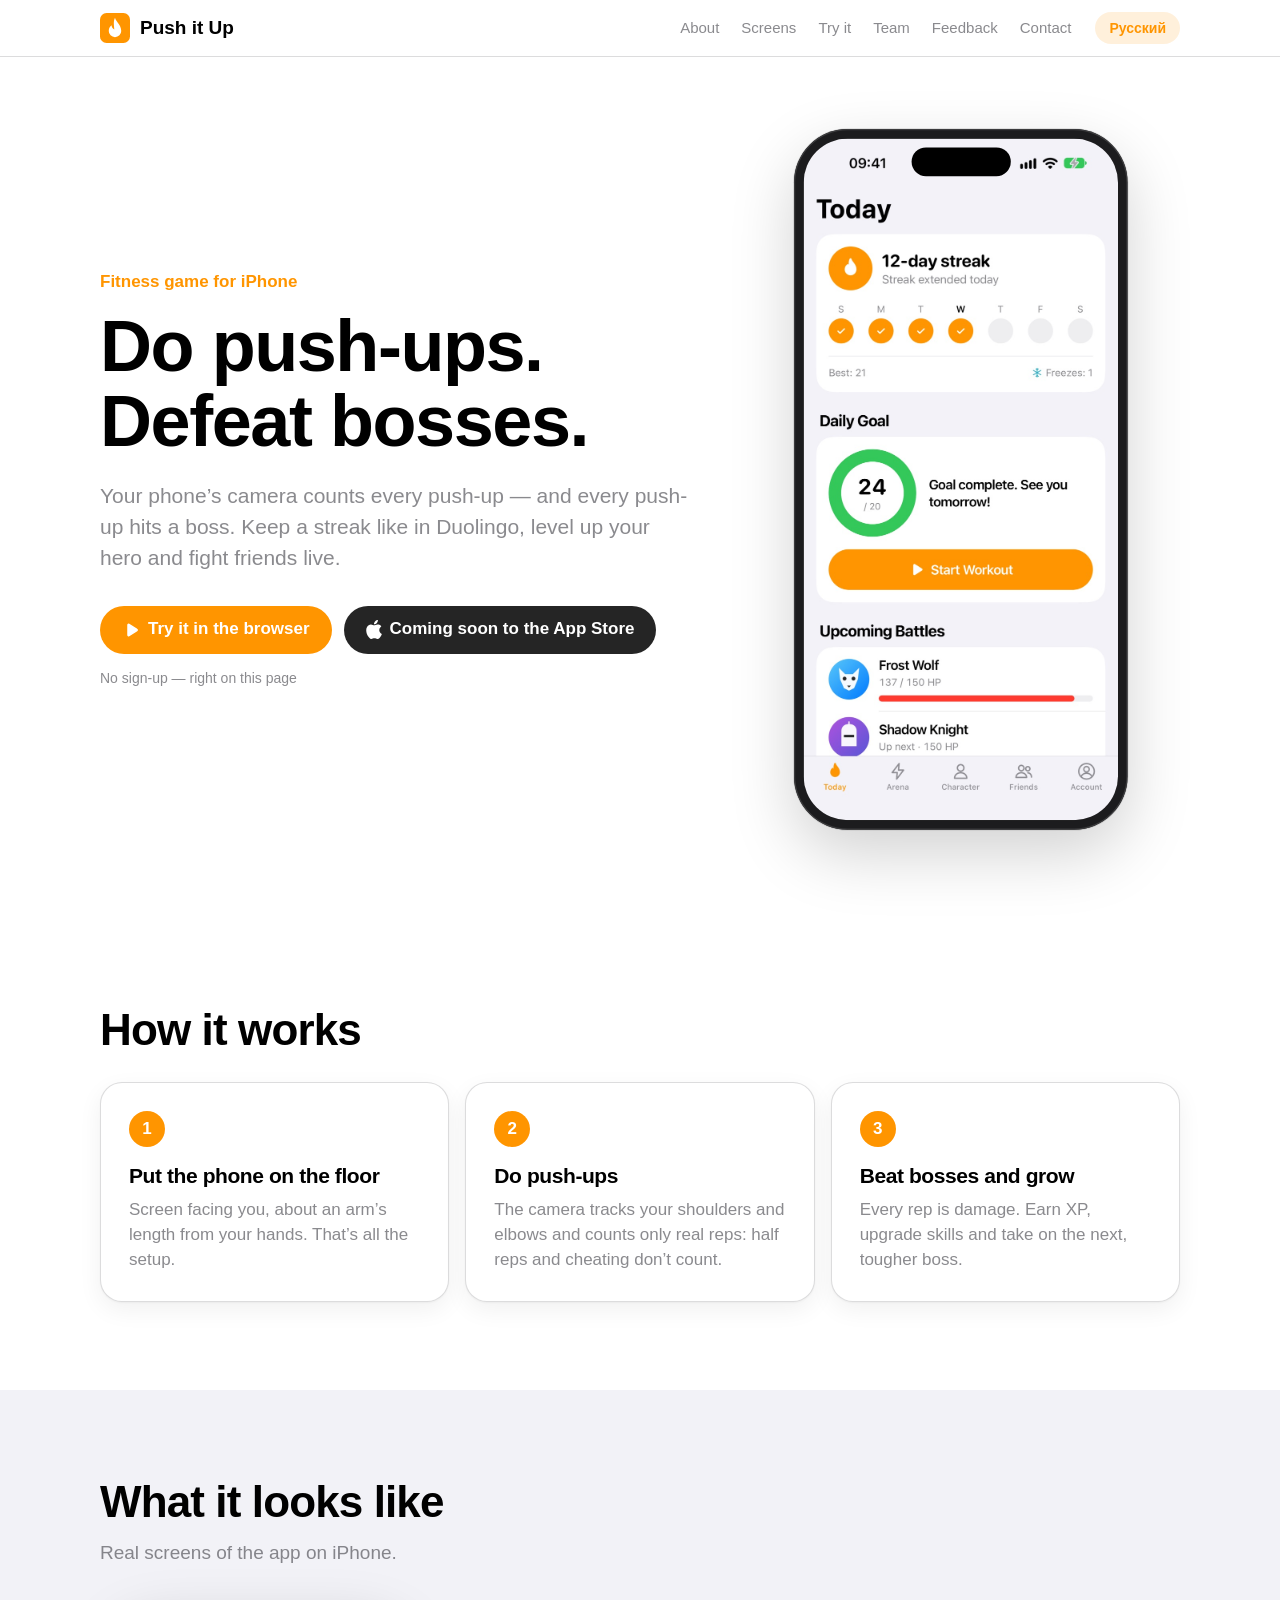
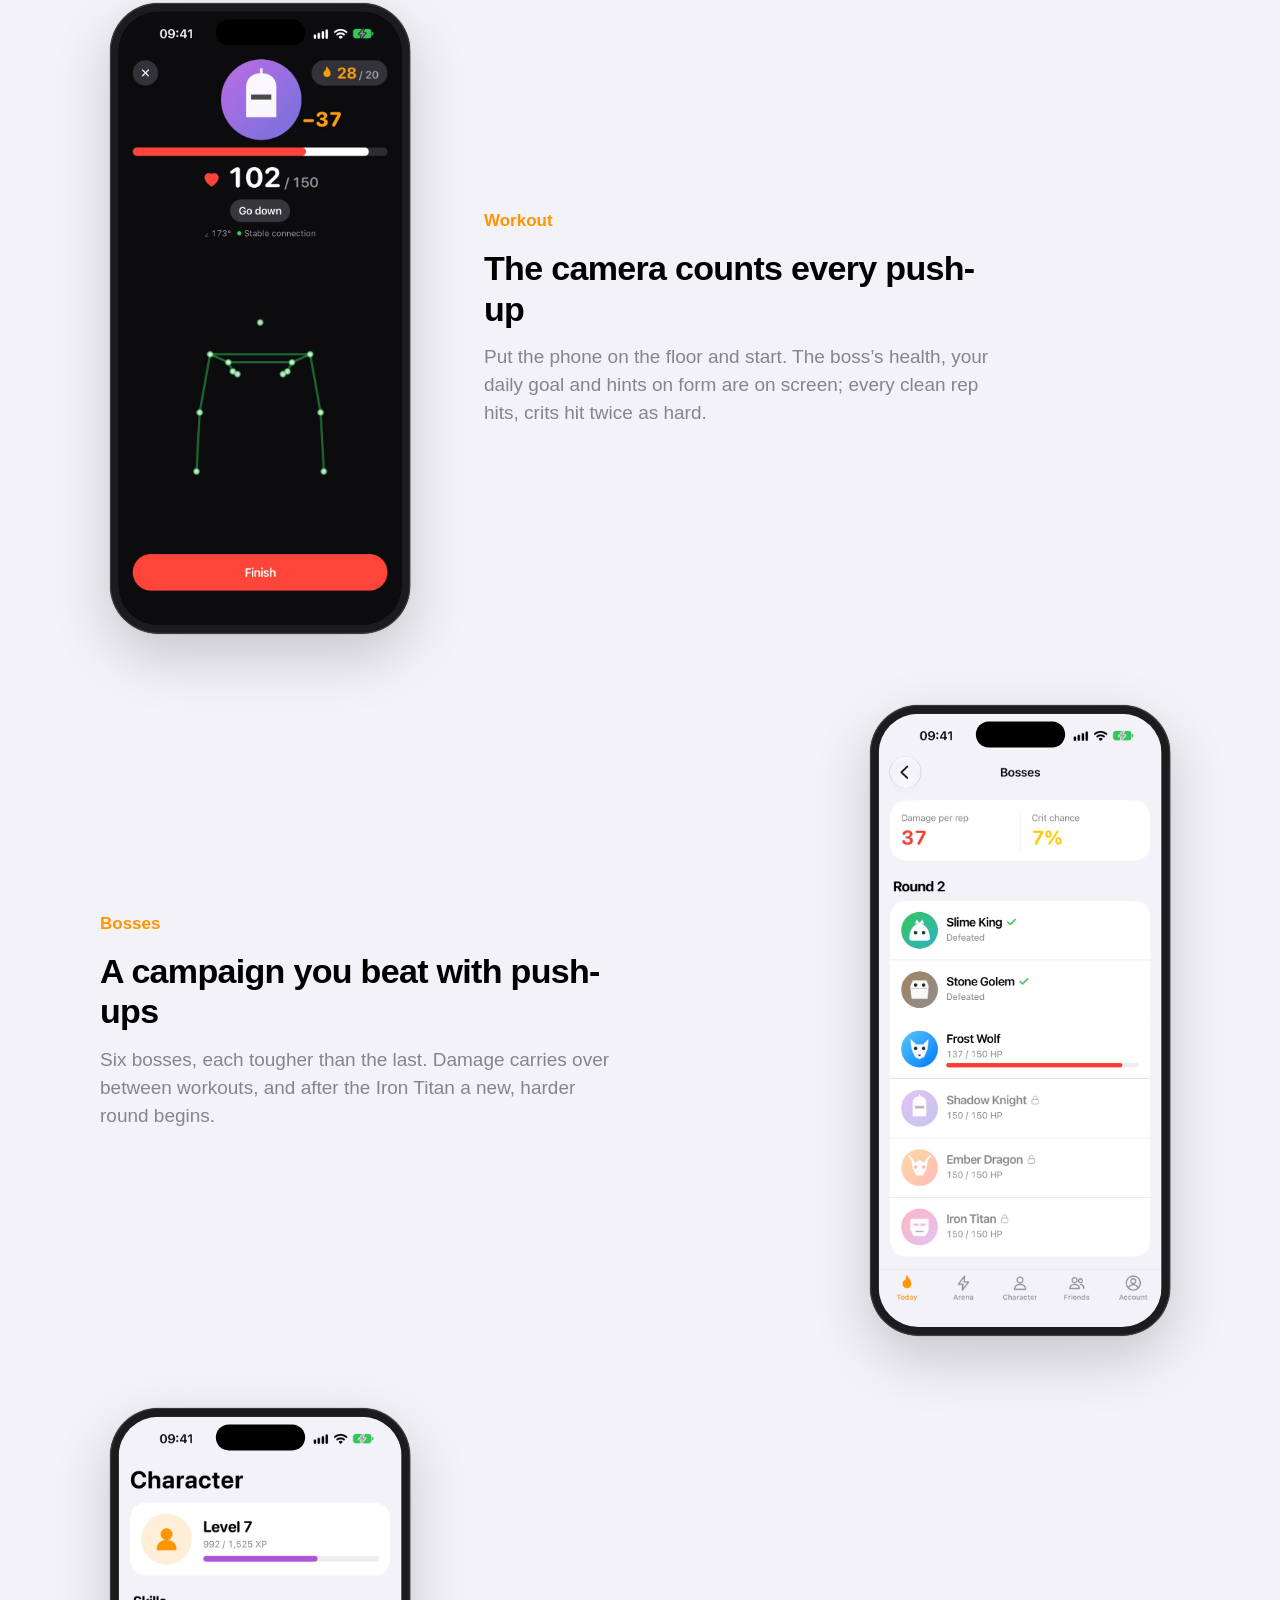
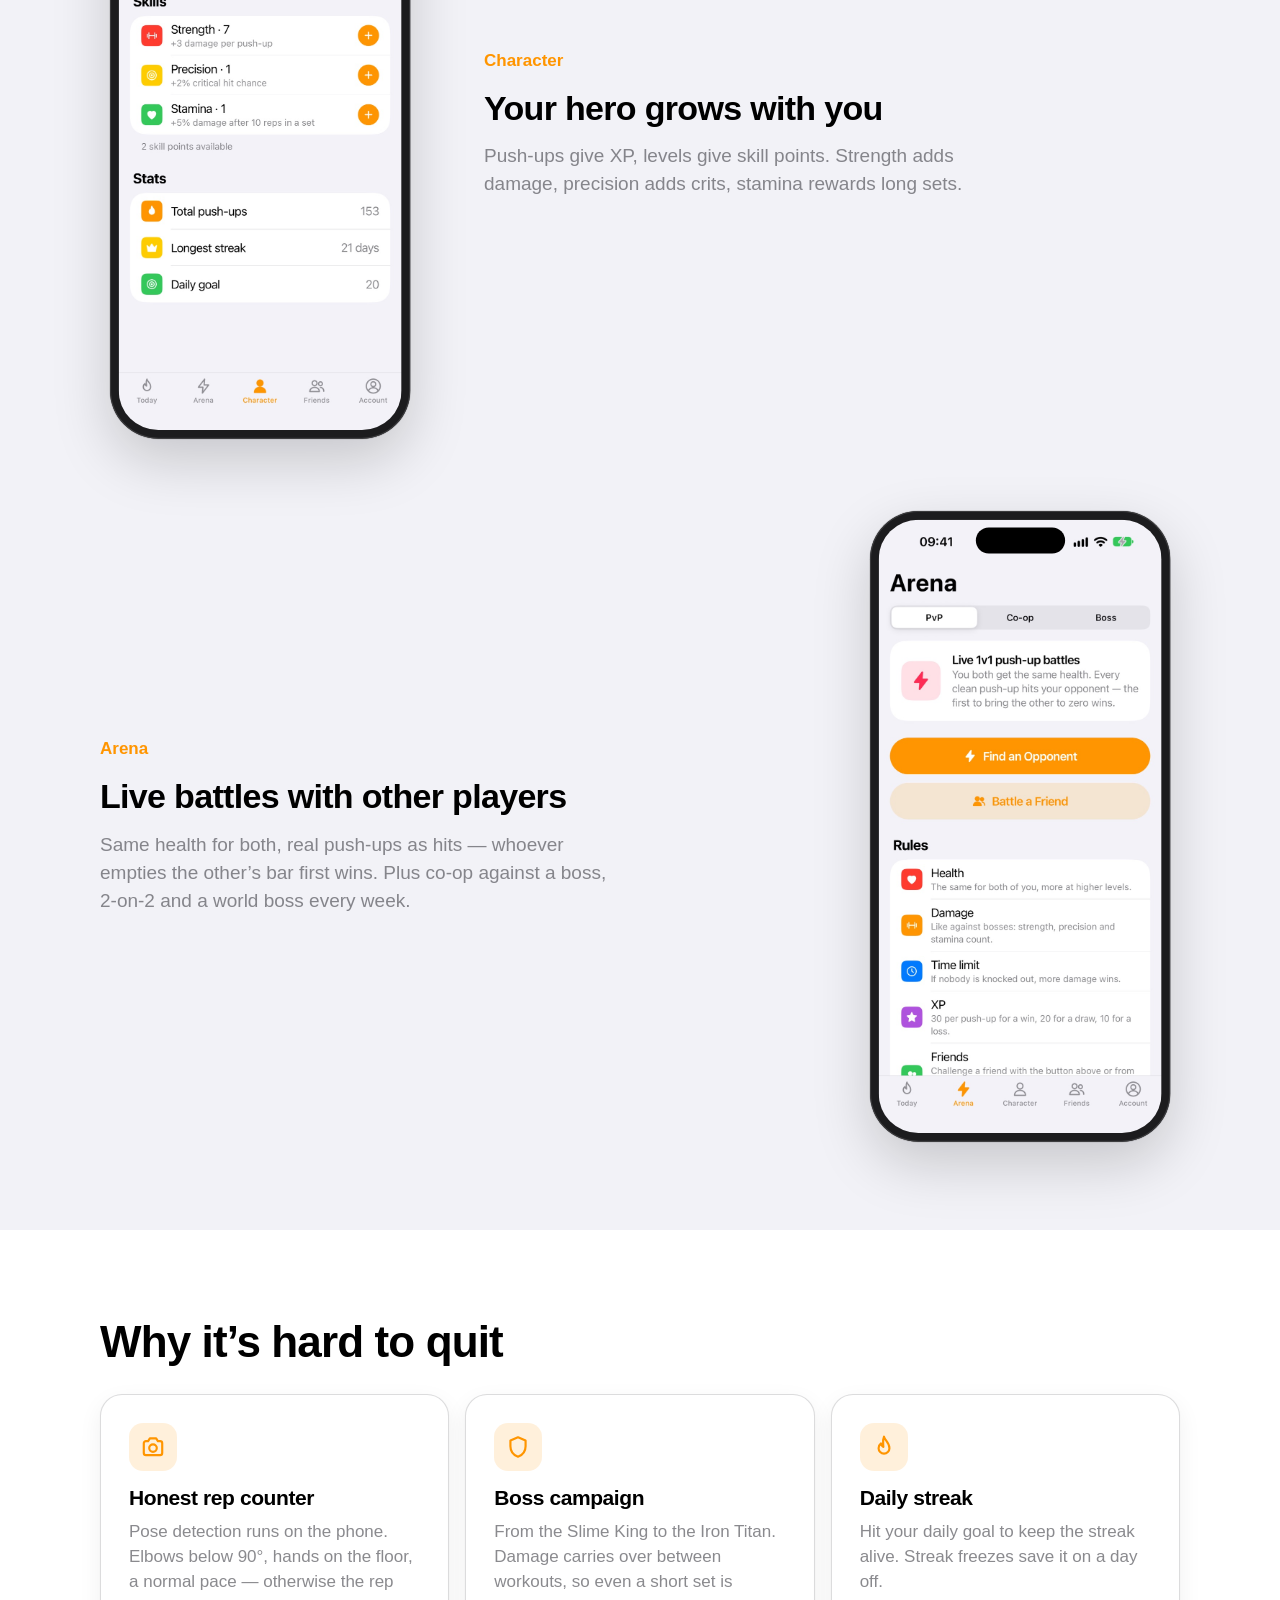
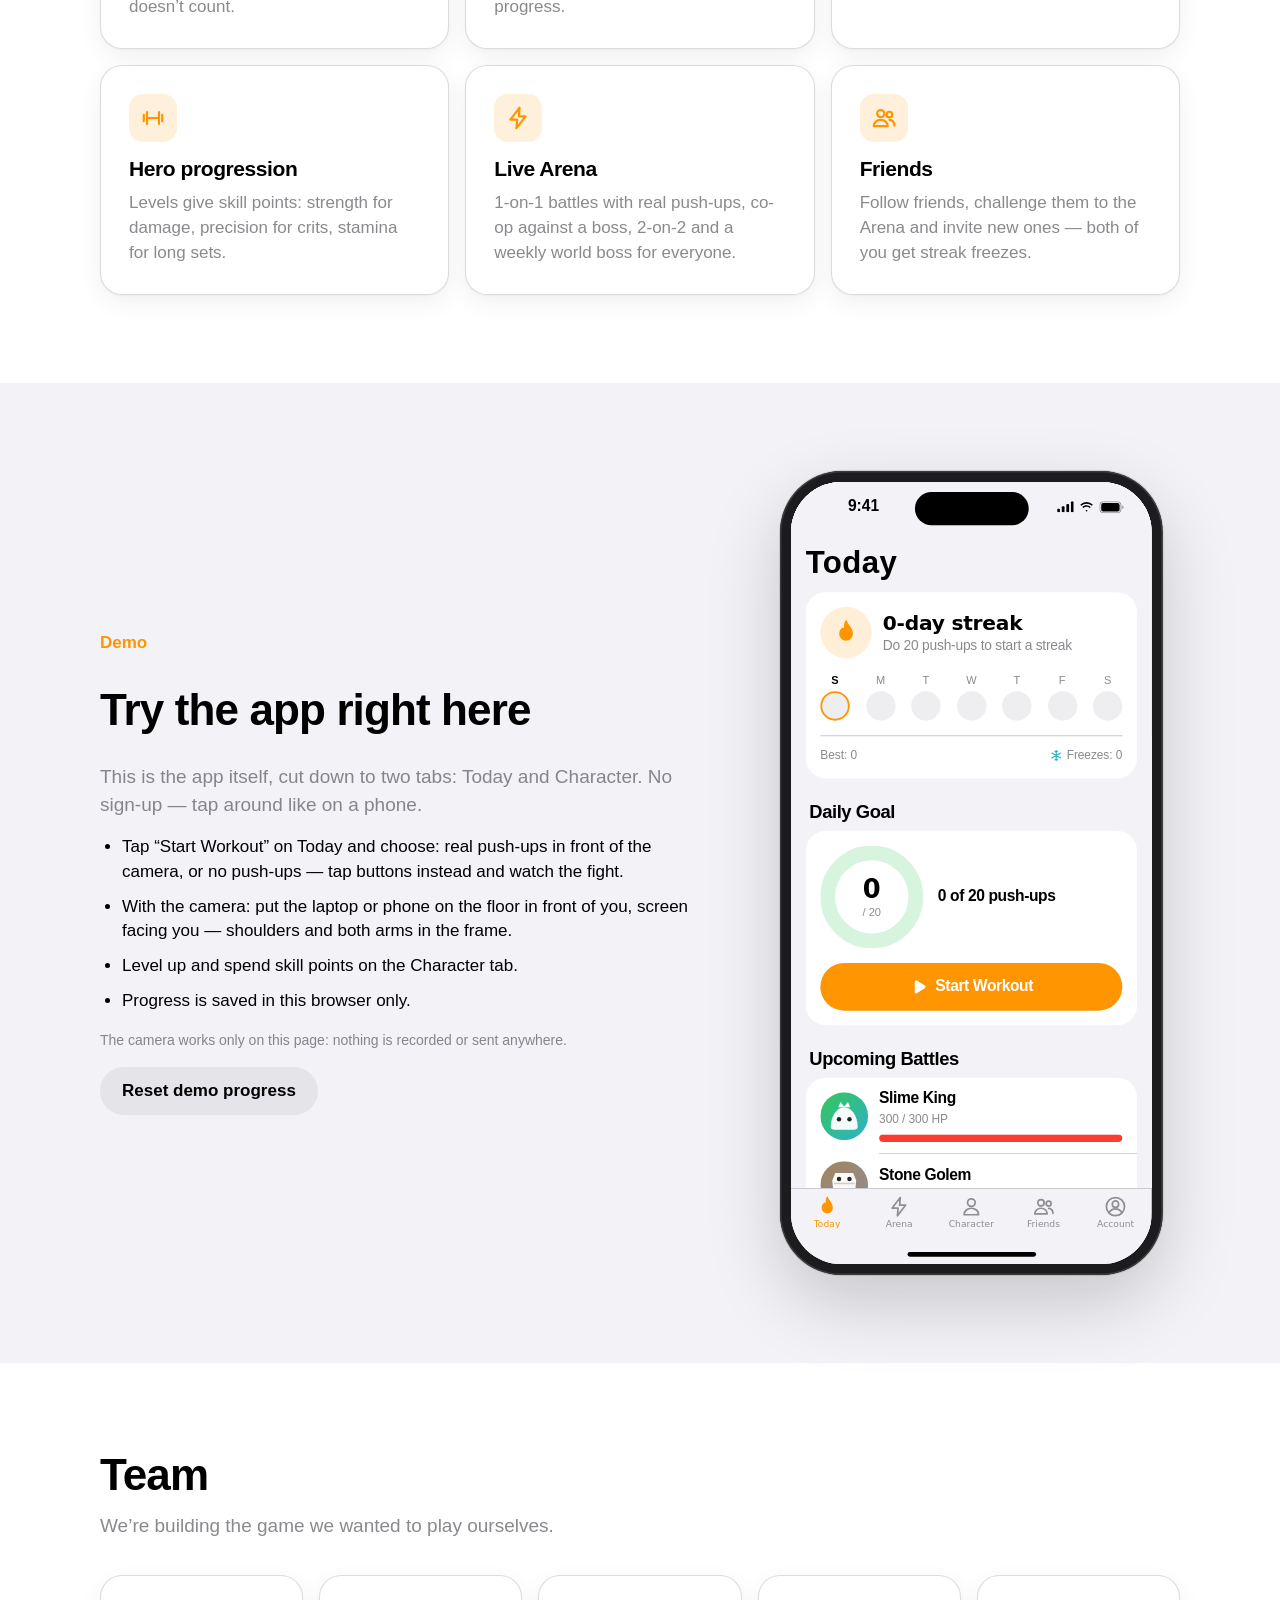
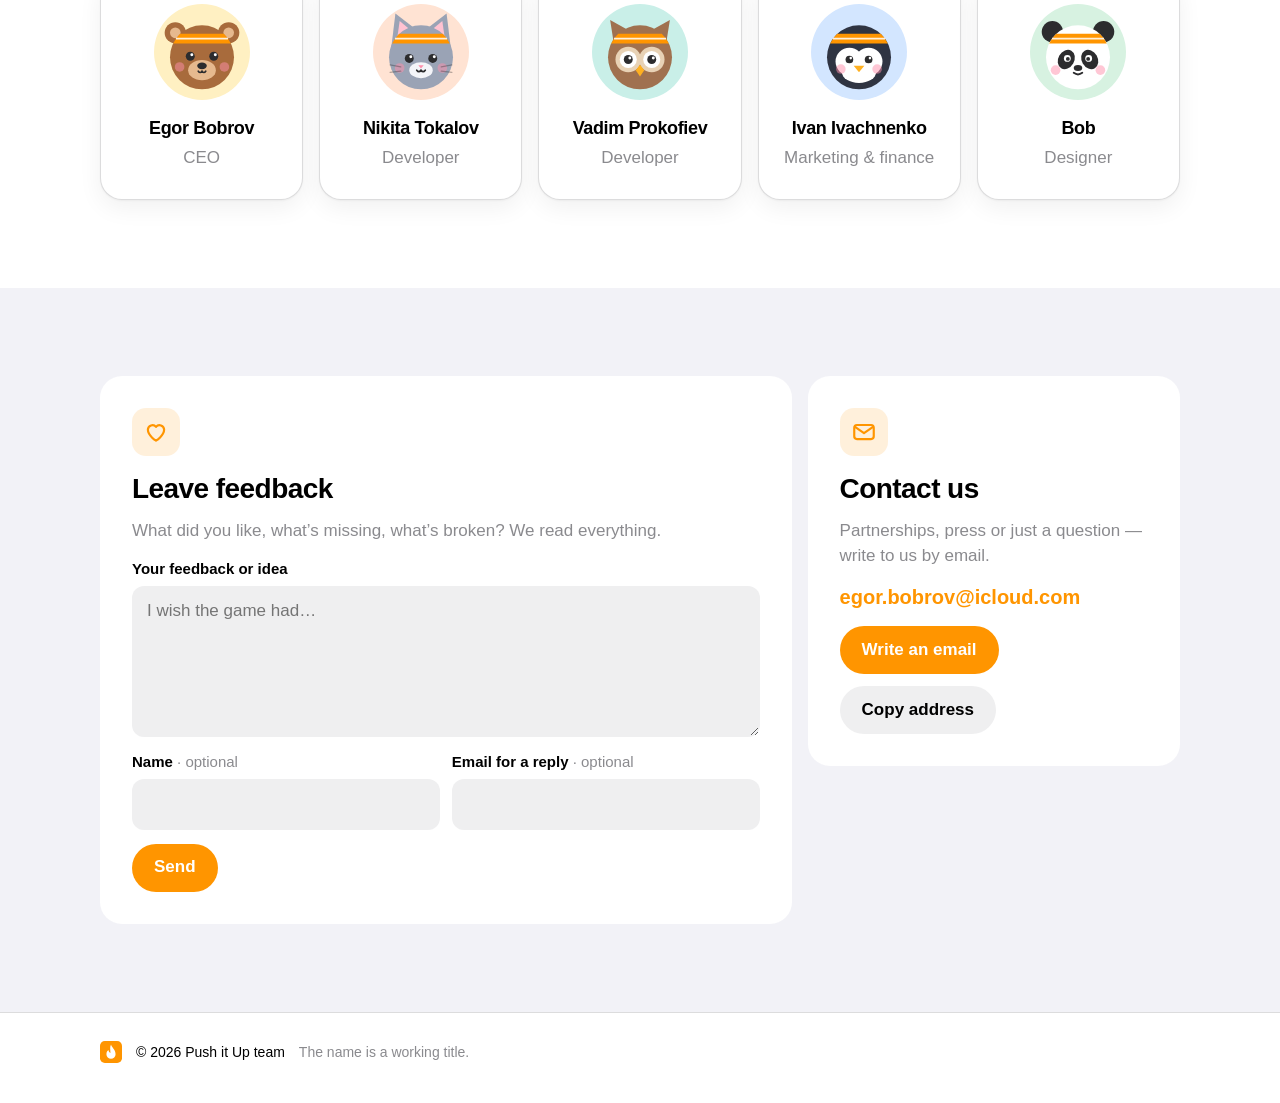
==== index.html @ eca2ebe3 "Publish website (b4c7b7d)" ====
<!doctype html>
<html lang="en">
  <head>
    <meta charset="UTF-8" />
    <meta name="viewport" content="width=device-width, initial-scale=1.0" />
    <meta name="color-scheme" content="light dark" />
    <meta name="theme-color" content="#FF9500" />
    <meta
      name="description"
      content="Push it Up — a fitness game: the camera counts your push-ups and every push-up hits a boss. Try it in the browser, no sign-up."
    />
    <link rel="icon" href="/favicon.svg" type="image/svg+xml" />
    <title>Push it Up</title>
    <script type="module" crossorigin src="/assets/main-ChpMrSAR.js"></script>
    <link rel="modulepreload" crossorigin href="/assets/config-DbX36C7L.js">
    <link rel="stylesheet" crossorigin href="/assets/main-Dj7EWTvR.css">
  </head>
  <body>
    <div id="root"></div>
  </body>
</html>
---- assets/main-Dj7EWTvR.css ----
:root{--bg:#fff;--bg-alt:#f2f2f7;--card:#fff;--label:#000;--secondary:#3c3c4399;--separator:#3c3c432e;--fill:#7878801f;--tint:#ff9500;--tint-soft:#ff950024;--green:#34c759;--red:#ff3b30;--shadow:0 1px 2px #0000000a, 0 8px 24px #0000000f;--radius-l:22px;--radius-m:14px;--lightningcss-light:initial;--lightningcss-dark: ;color-scheme:light dark}@media (prefers-color-scheme:dark){:root{--lightningcss-light: ;--lightningcss-dark:initial;--bg:#000;--bg-alt:#0d0d0f;--card:#1c1c1e;--label:#fff;--secondary:#ebebf599;--separator:#54545899;--fill:#7878803d;--tint:#ff9f0a;--tint-soft:#ff9f0a2e;--green:#30d158;--red:#ff453a;--shadow:none}}*{box-sizing:border-box}html{scroll-behavior:smooth;scroll-padding-top:72px}body{background:var(--bg);color:var(--label);-webkit-font-smoothing:antialiased;margin:0;font-family:-apple-system,BlinkMacSystemFont,SF Pro Text,Segoe UI,Roboto,Helvetica Neue,Arial,sans-serif;font-size:17px;line-height:1.47}h1,h2,h3{letter-spacing:-.02em;margin:0;font-family:-apple-system,BlinkMacSystemFont,SF Pro Display,Segoe UI,Roboto,sans-serif}h1{white-space:pre-line;font-size:clamp(40px,7vw,72px);line-height:1.04}h2{margin-bottom:12px;font-size:clamp(30px,4.5vw,44px);line-height:1.1}h3{font-size:21px;line-height:1.2}p{margin:0}a{color:var(--tint);text-decoration:none}.container{max-width:1120px;margin:0 auto;padding:0 20px}.muted{color:var(--secondary)}.small{font-size:14px}.header{z-index:10;background:color-mix(in srgb, var(--bg) 78%, transparent);-webkit-backdrop-filter:saturate(180%)blur(20px);border-bottom:.5px solid var(--separator);position:sticky;top:0}.header-row{align-items:center;gap:24px;height:56px;display:flex}.brand{color:var(--label);align-items:center;gap:10px;font-size:19px;font-weight:700;display:flex}.nav{gap:22px;margin-left:auto;font-size:15px;display:flex}.nav a{color:var(--secondary)}.nav a:hover{color:var(--label)}.lang{font:inherit;color:var(--tint);background:var(--tint-soft);cursor:pointer;border:0;border-radius:999px;padding:6px 14px;font-size:14px;font-weight:600}@media (width<=760px){.nav{display:none}.lang{margin-left:auto}}.button{min-height:48px;font:inherit;cursor:pointer;border:0;border-radius:999px;justify-content:center;align-items:center;gap:8px;padding:0 22px;font-weight:600;transition:transform .12s,opacity .12s;display:inline-flex}.button:active{transform:scale(.97)}.button:disabled{opacity:.55;cursor:default}.button.primary{background:var(--tint);color:#fff}.button.secondary{background:var(--fill);color:var(--label)}.button.store{background:var(--label);color:var(--bg);opacity:.85;cursor:default}.button.large{min-height:56px;padding:0 28px;font-size:18px}.row{flex-wrap:wrap;gap:12px;display:flex}.row.center{justify-content:center}.hero{padding:72px 0 88px;overflow:hidden}.hero-grid{grid-template-columns:1.15fr .85fr;align-items:center;gap:48px;display:grid}.eyebrow{color:var(--tint);margin-bottom:14px;font-weight:600}.lead{color:var(--secondary);max-width:34em;margin:22px 0 32px;font-size:21px}.hero-actions{flex-wrap:wrap;gap:12px;display:flex}.hint{color:var(--secondary);margin-top:14px;font-size:14px}.hero-phone{justify-self:center;width:min(334px,100%)}@media (width<=860px){.hero{padding:40px 0 64px}.hero-grid{grid-template-columns:1fr}}.showcase{flex-direction:column;gap:72px;margin-top:16px;display:flex}.showcase-row{grid-template-columns:320px 1fr;align-items:center;gap:64px;display:grid}.showcase-row.reverse{grid-template-columns:1fr 320px}.showcase-row.reverse .showcase-shot{order:2}.showcase-text{max-width:30em}.showcase-text h3{margin-bottom:14px;font-size:clamp(26px,3.4vw,34px)}.showcase-text p:not(.eyebrow){color:var(--secondary);font-size:19px}@media (width<=760px){.showcase-row,.showcase-row.reverse{grid-template-columns:1fr;gap:24px}.showcase-row.reverse .showcase-shot{order:0}.showcase-shot{justify-self:center;width:min(300px,100%)}}.section{padding:88px 0}.section.alt{background:var(--bg-alt)}.section-lead{color:var(--secondary);max-width:40em;margin-bottom:36px;font-size:19px}.card{background:var(--card);border-radius:var(--radius-l);box-shadow:var(--shadow)}.section.alt .card{box-shadow:none}.section:not(.alt) .card{border:.5px solid var(--separator)}.card p{color:var(--secondary)}.steps{grid-template-columns:repeat(3,1fr);gap:16px;margin:28px 0 0;padding:0;list-style:none;display:grid}.step{flex-direction:column;gap:10px;padding:28px;display:flex}.step-number{background:var(--tint);color:#fff;border-radius:50%;place-items:center;width:36px;height:36px;margin-bottom:6px;font-weight:700;display:grid}.features{grid-template-columns:repeat(3,1fr);gap:16px;margin-top:28px;display:grid}.feature{flex-direction:column;gap:10px;padding:28px;display:flex}.feature-icon{border-radius:var(--radius-m);background:var(--tint-soft);width:48px;height:48px;color:var(--tint);place-items:center;margin-bottom:4px;display:grid}.feature-icon.green{background:color-mix(in srgb, var(--green) 16%, transparent);color:var(--green)}@media (width<=860px){.section{padding:64px 0}.steps,.features{grid-template-columns:1fr}}@media (width>=600px) and (width<=860px){.features{grid-template-columns:repeat(2,1fr)}}.demo-grid{grid-template-columns:1fr auto;align-items:center;gap:56px;display:grid}.demo-text{flex-direction:column;align-items:flex-start;gap:16px;display:flex}.demo-text .section-lead{margin-bottom:0}.demo-tips{flex-direction:column;gap:10px;margin:0;padding-left:22px;display:flex}.demo-grid .phone-wrap{width:min(417px,100vw - 40px)}@media (width<=860px){.demo-grid{grid-template-columns:1fr;gap:32px}.demo-grid .phone-wrap{justify-self:center}}.phone-wrap{justify-content:center;width:100%;display:flex}.phone-sizer{flex-shrink:0;position:relative}.device{transform-origin:0 0;background:#1c1c1e;border-radius:67px;position:absolute;top:0;left:0;box-shadow:inset 0 0 0 1.5px #3a3a3c,0 30px 80px #0000002e,0 0 0 1px #0000001f}.device-screen{isolation:isolate;background:#000;border-radius:55px;position:relative;overflow:hidden}.island{z-index:3;pointer-events:none;background:#000;border-radius:18px;width:124px;height:36px;margin-left:-62px;position:absolute;top:11px;left:50%}.status-bar{z-index:2;pointer-events:none;justify-content:space-between;align-items:center;height:54px;padding:0 30px 0 52px;font-family:-apple-system,BlinkMacSystemFont,SF Pro Text,sans-serif;font-size:17px;font-weight:600;display:flex;position:absolute;top:0;left:0;right:0}.status-bar.dark{color:#000}.status-bar.light{color:#fff}.status-time{text-align:center;width:54px}.status-icons{align-items:center;gap:6px;display:flex}.home-indicator{z-index:2;pointer-events:none;background:#000;border-radius:3px;width:140px;height:5px;margin-left:-70px;position:absolute;bottom:8px;left:50%}.home-indicator.light{background:#fff}.home-indicator.none{display:none}.screenshot{object-fit:cover;width:100%;height:100%;display:block}.team{grid-template-columns:repeat(5,1fr);gap:16px;margin:0;padding:0;list-style:none;display:grid}.member{text-align:center;flex-direction:column;align-items:center;gap:6px;padding:28px 16px;display:flex}.member h3{margin-top:12px;font-size:18px}@media (width<=960px){.team{grid-template-columns:repeat(3,1fr)}}@media (width<=600px){.team{grid-template-columns:repeat(2,1fr)}}.contact-grid{grid-template-columns:1.3fr .7fr;align-items:start;gap:16px;display:grid}.panel{flex-direction:column;gap:14px;padding:32px;display:flex}.panel h2{margin:0;font-size:28px}.panel .button{align-self:flex-start}.panel.sent{align-items:flex-start}.field{flex-direction:column;flex:1;gap:6px;font-size:15px;font-weight:600;display:flex}.field em{color:var(--secondary);font-style:normal;font-weight:400}.field-row{gap:12px;display:flex}.field input,.field textarea{font:inherit;color:var(--label);background:var(--fill);resize:vertical;border:1px solid #0000;border-radius:12px;width:100%;padding:12px 14px;font-size:17px;font-weight:400}.field input:focus,.field textarea:focus{border-color:var(--tint);outline:none}.trap{width:1px;height:1px;position:absolute;left:-10000px}.form-error{color:var(--red);font-size:15px}.card .form-error{color:var(--red)}.email{word-break:break-all;font-size:20px;font-weight:600}@media (width<=860px){.contact-grid{grid-template-columns:1fr}}@media (width<=600px){.field-row{flex-direction:column}.panel{padding:24px 20px}}.footer{border-top:.5px solid var(--separator);padding:28px 0 40px;font-size:14px}.footer-row{flex-wrap:wrap;align-items:center;gap:10px 14px;display:flex}.device-screen *{scrollbar-width:none}.device-screen ::-webkit-scrollbar{display:none}
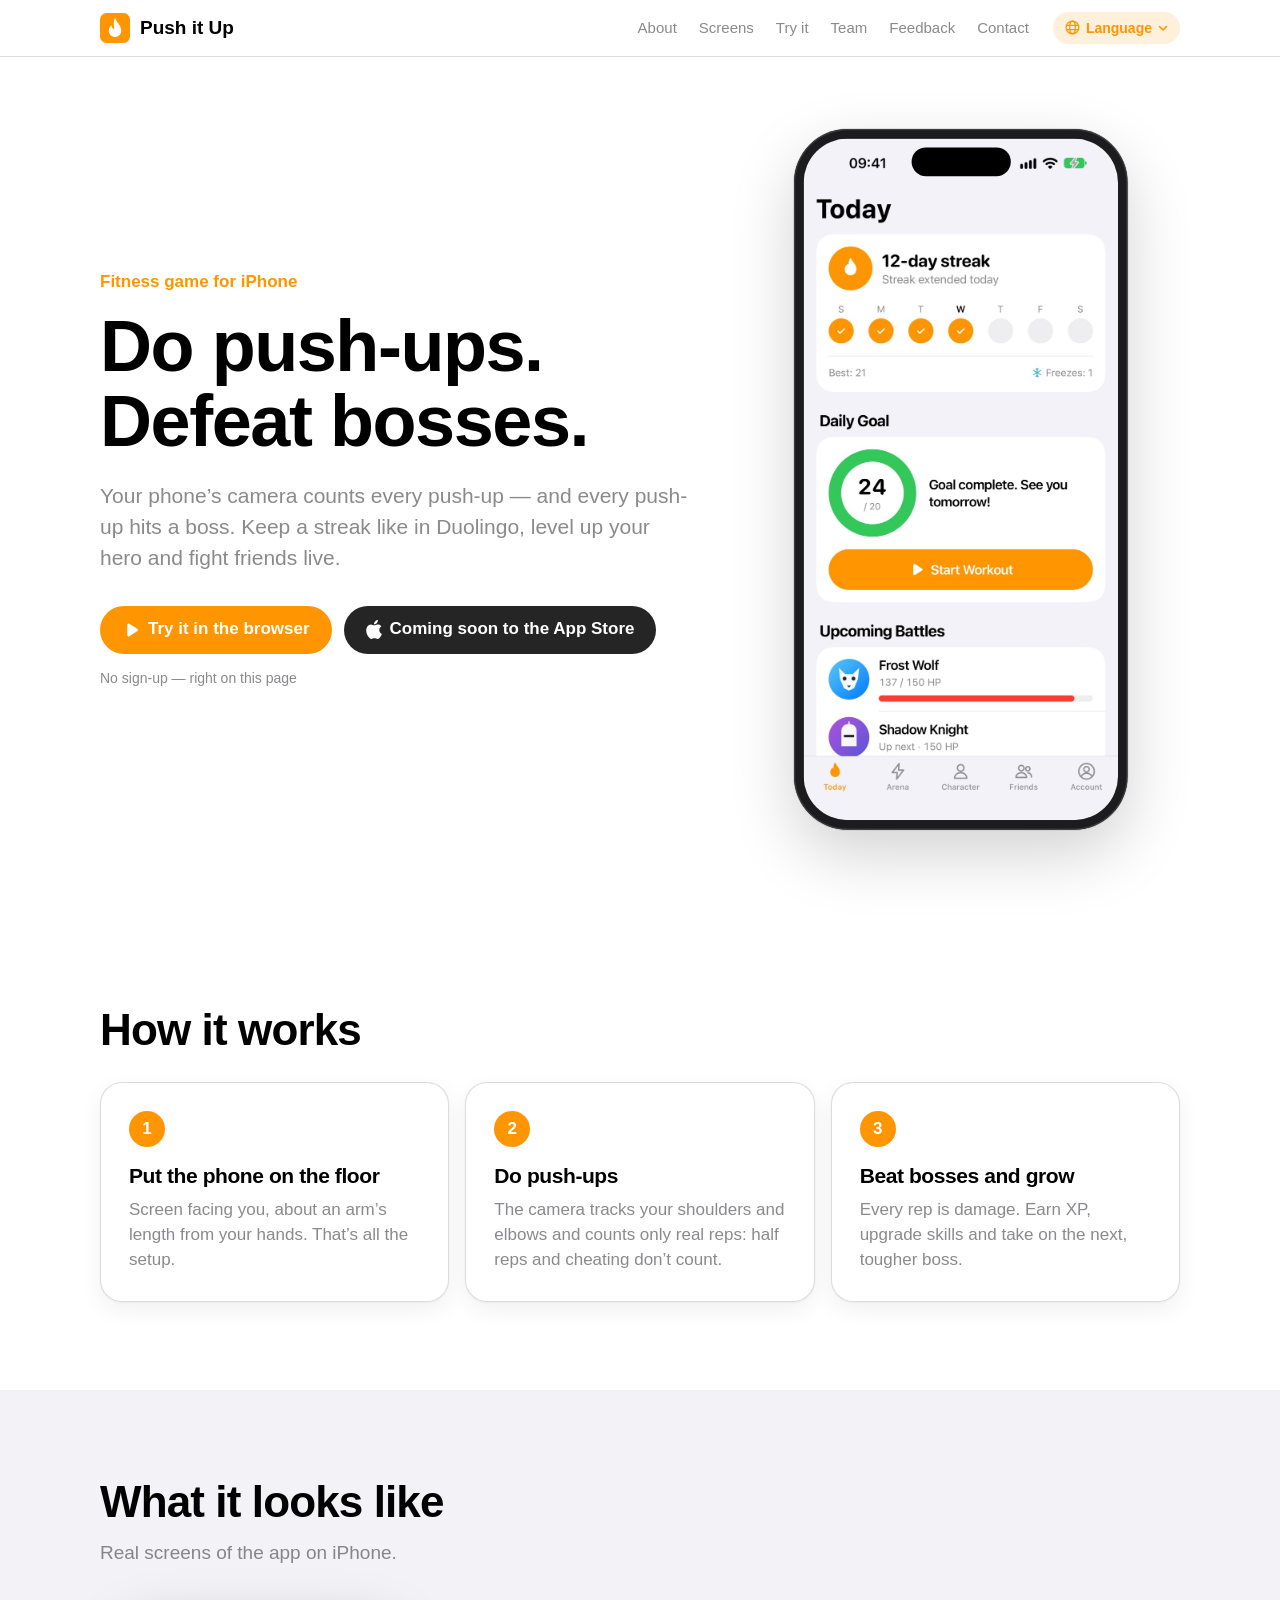
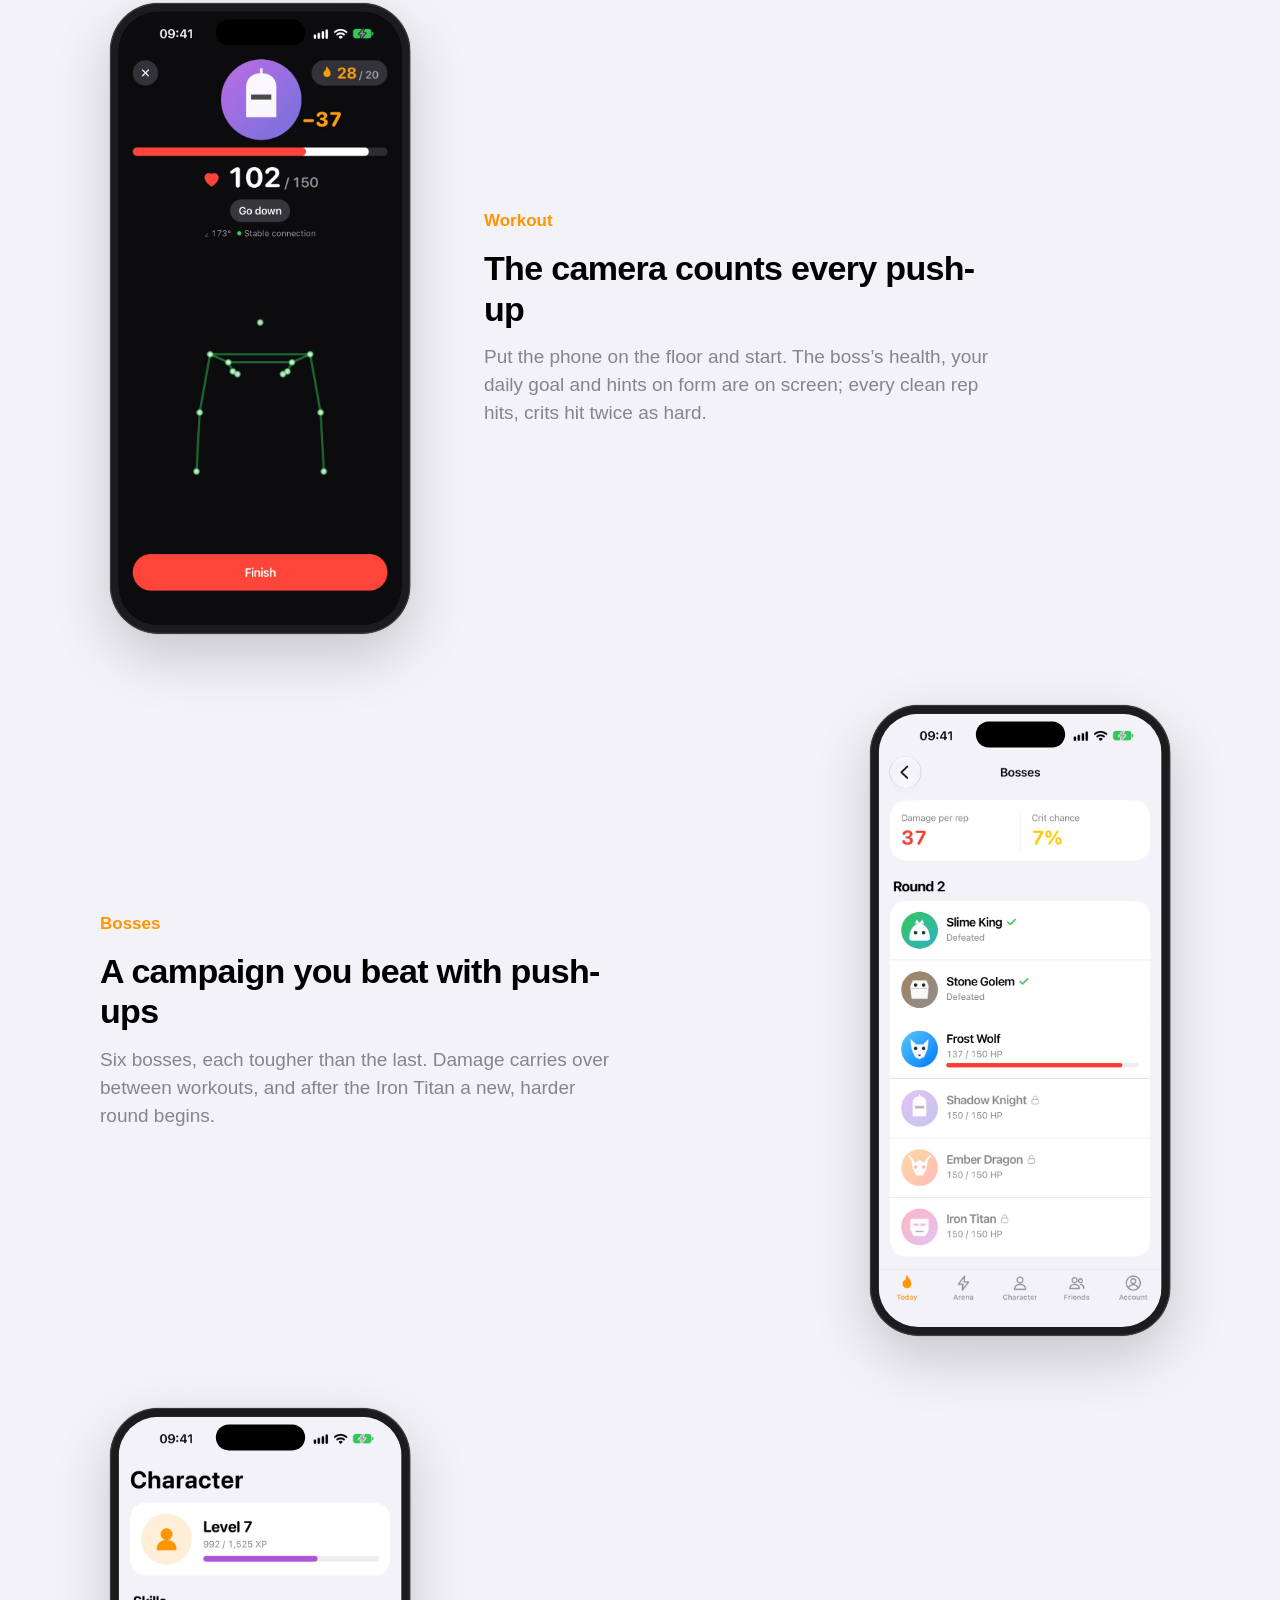
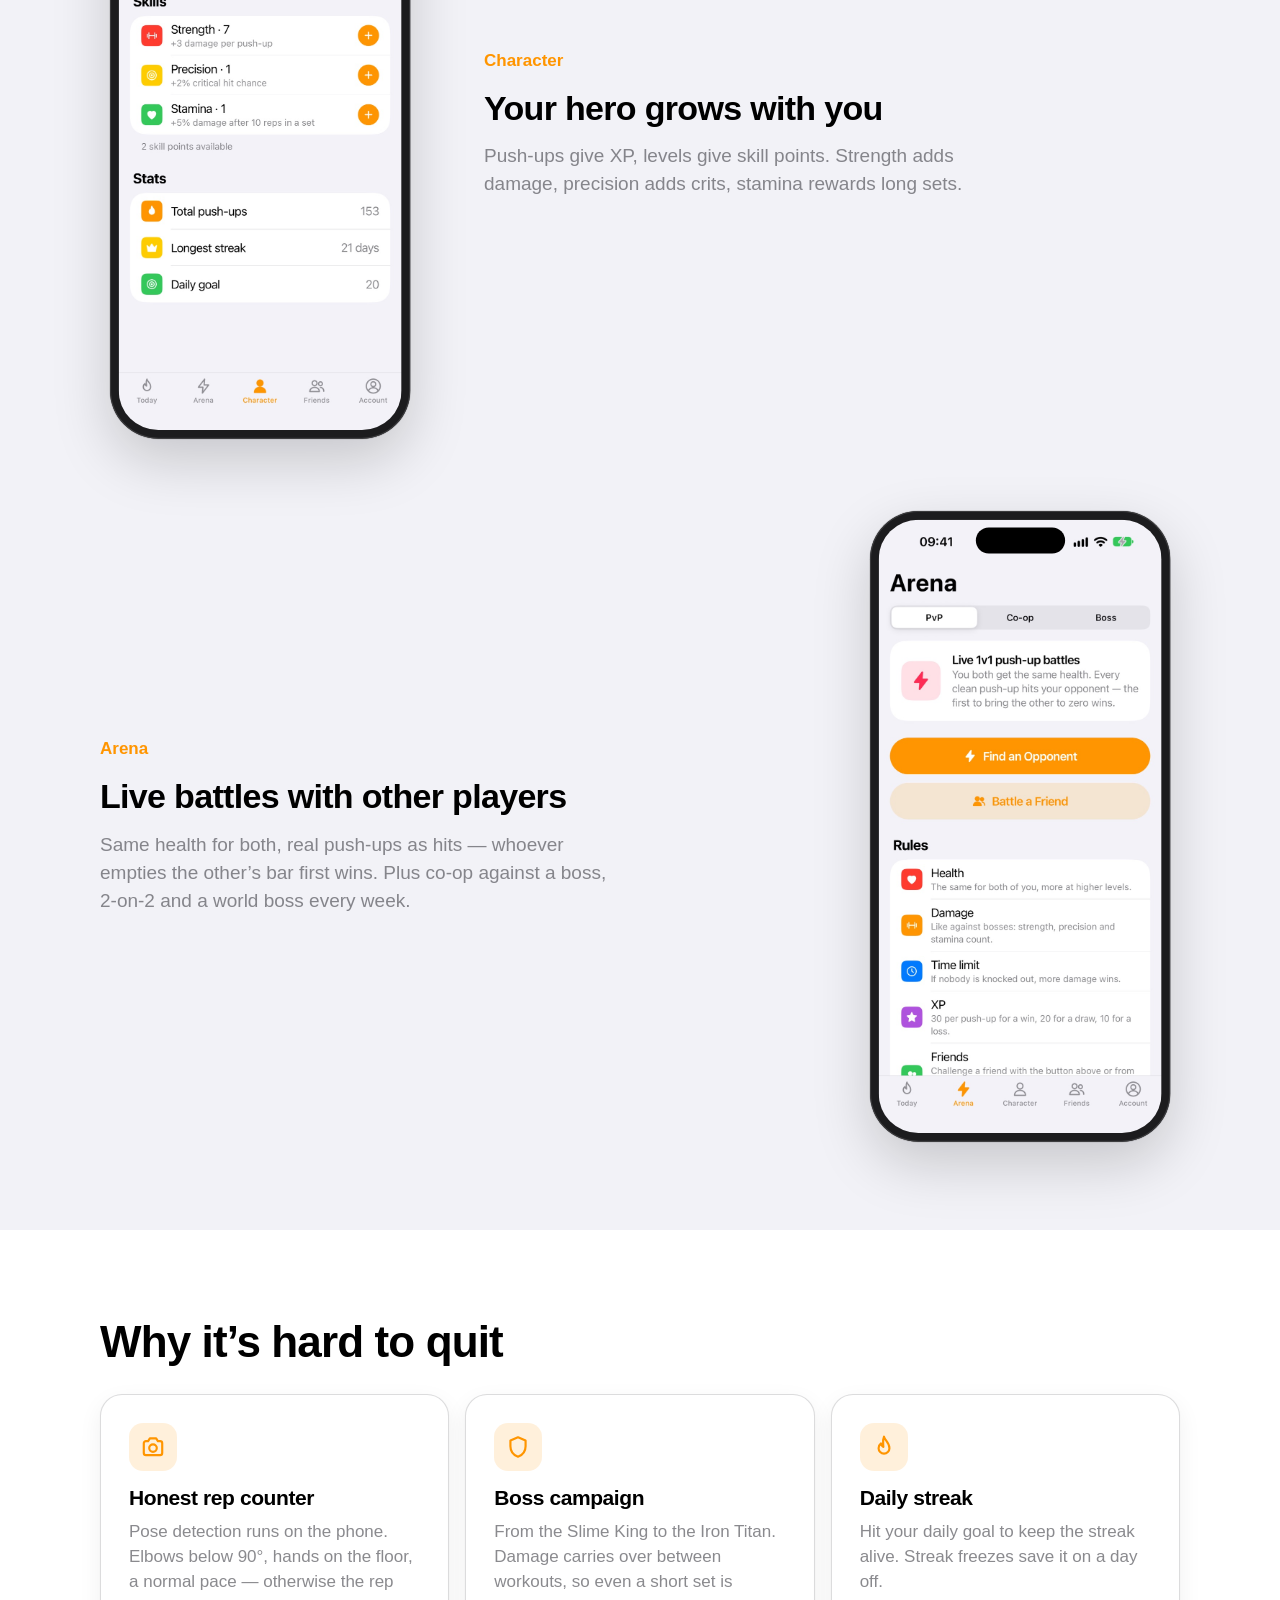
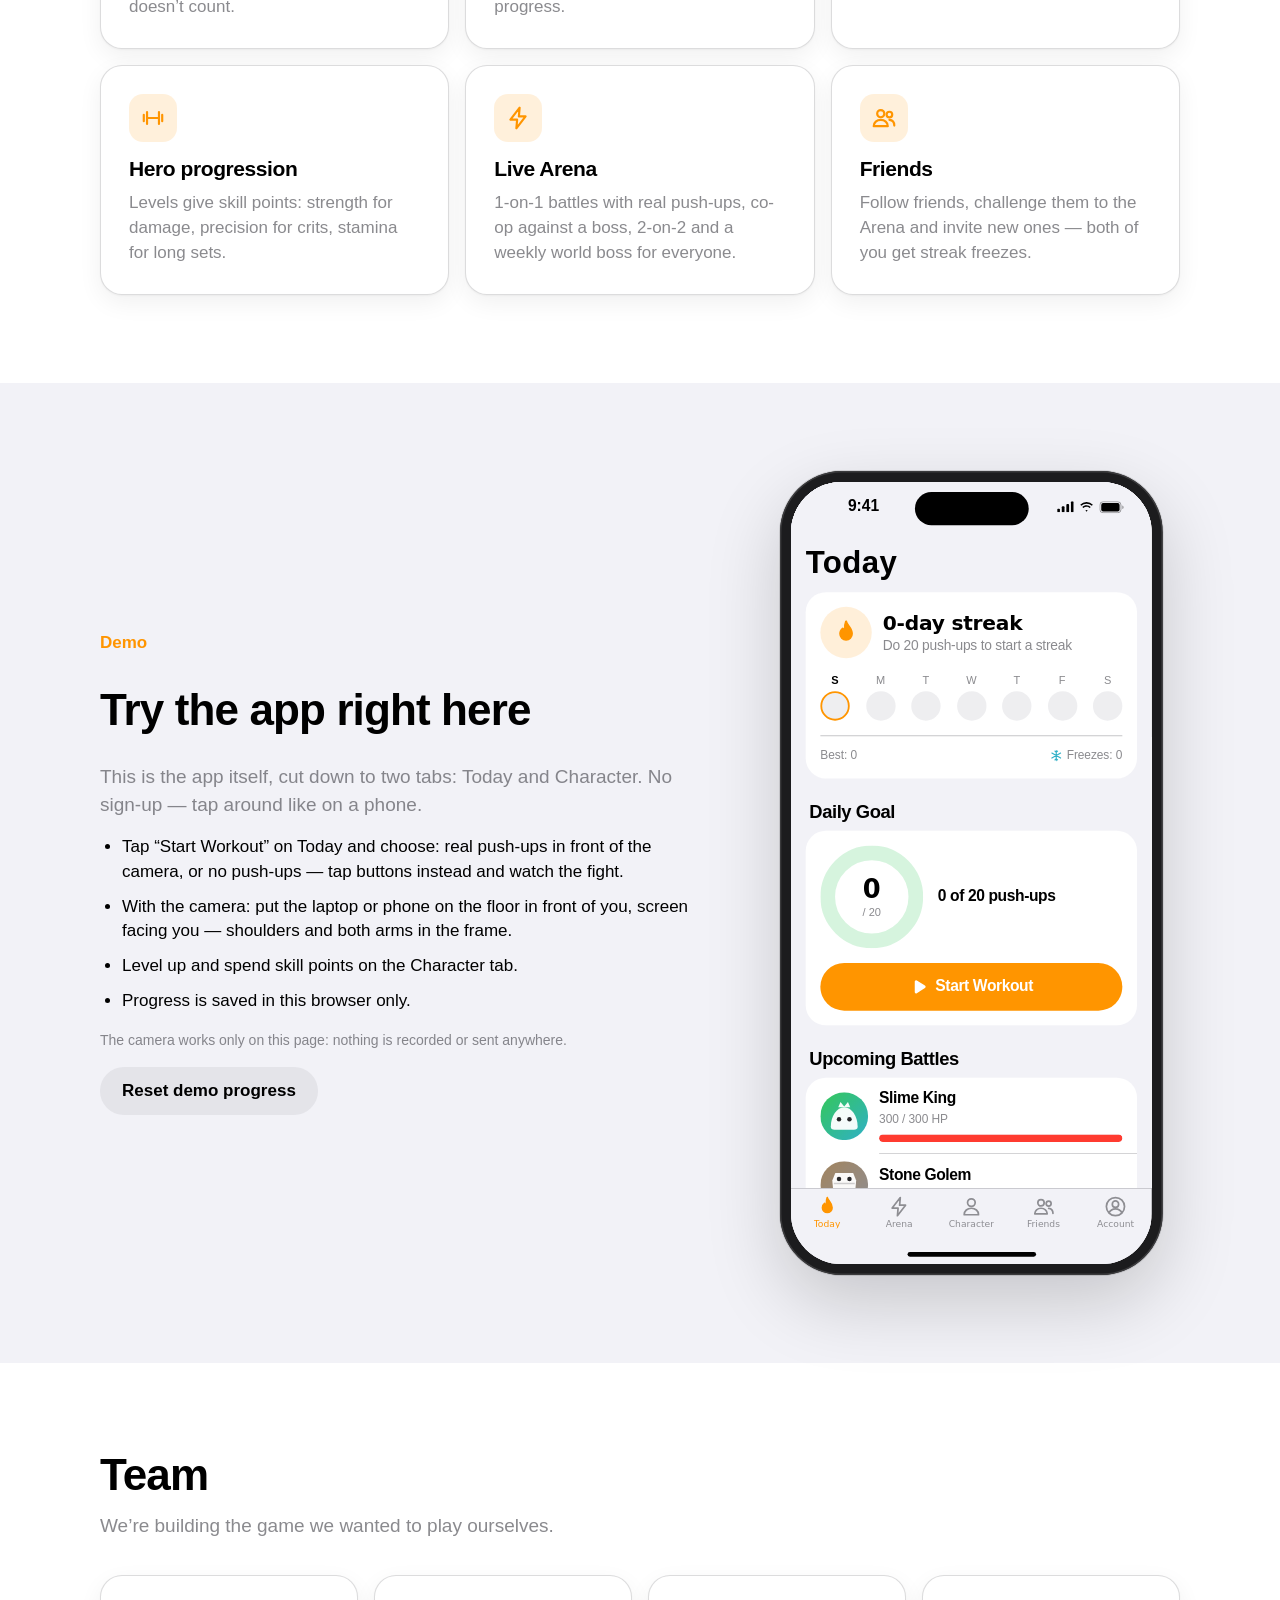
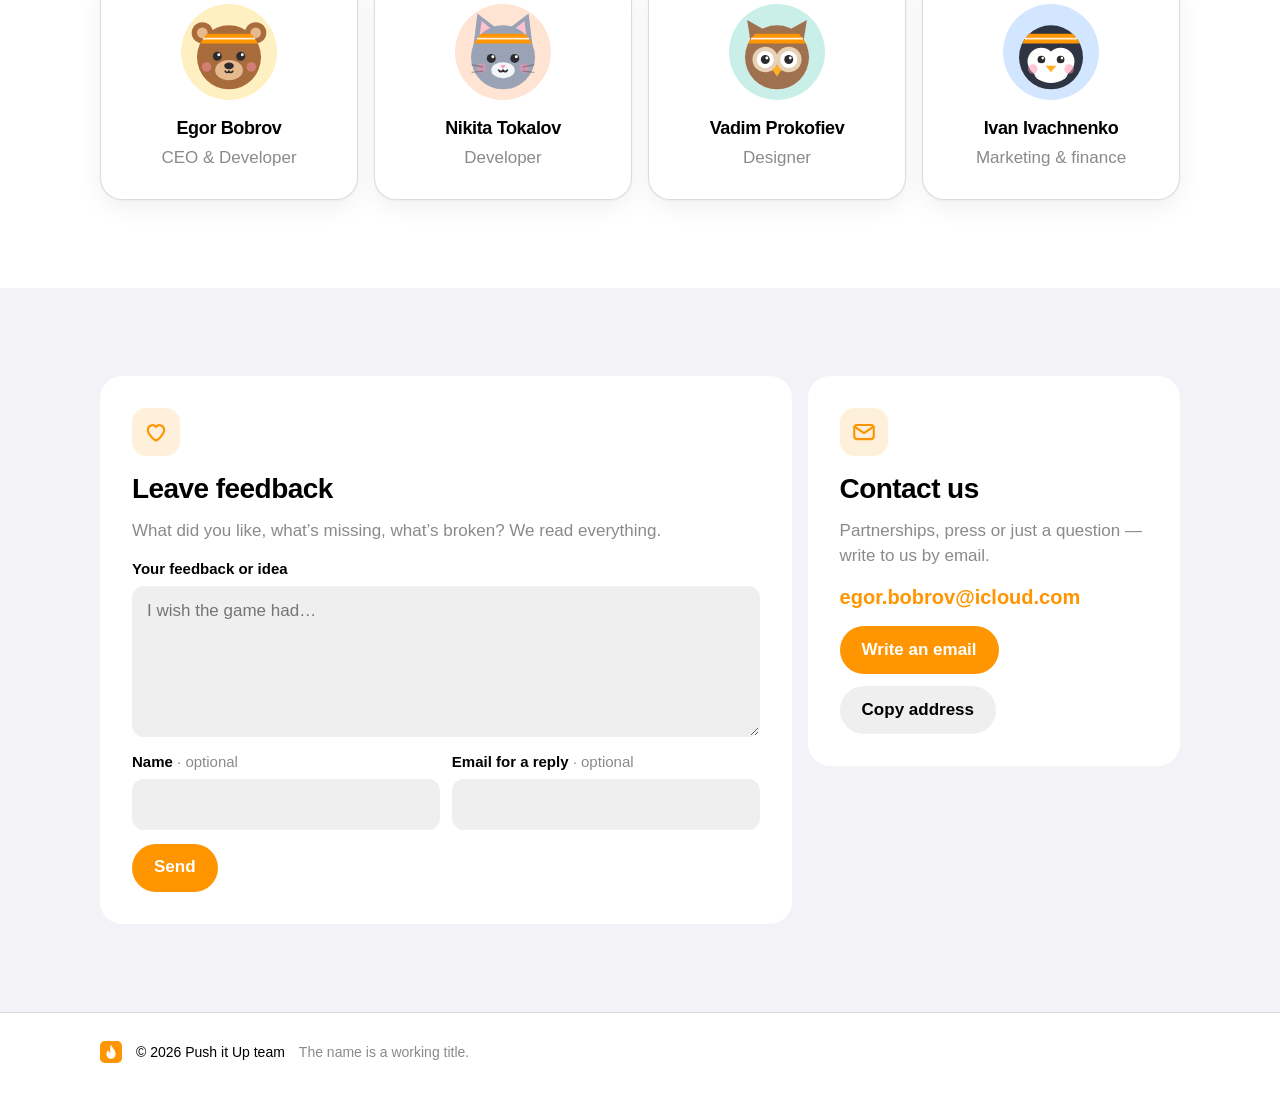
==== commit 9a309f77: "Publish website (a51c6b2)" ====
--- a/index.html
+++ b/index.html
@@ -11,9 +11,9 @@
     />
     <link rel="icon" href="/favicon.svg" type="image/svg+xml" />
     <title>Push it Up</title>
-    <script type="module" crossorigin src="/assets/main-ChpMrSAR.js"></script>
+    <script type="module" crossorigin src="/assets/main-DhhAaIP9.js"></script>
     <link rel="modulepreload" crossorigin href="/assets/config-DbX36C7L.js">
-    <link rel="stylesheet" crossorigin href="/assets/main-Dj7EWTvR.css">
+    <link rel="stylesheet" crossorigin href="/assets/main-BVFZEqid.css">
   </head>
   <body>
     <div id="root"></div>
--- a/assets/main-BVFZEqid.css
+++ b/assets/main-BVFZEqid.css
@@ -0,0 +1 @@
+:root{--bg:#fff;--bg-alt:#f2f2f7;--card:#fff;--label:#000;--secondary:#3c3c4399;--separator:#3c3c432e;--fill:#7878801f;--tint:#ff9500;--tint-soft:#ff950024;--green:#34c759;--red:#ff3b30;--shadow:0 1px 2px #0000000a, 0 8px 24px #0000000f;--radius-l:22px;--radius-m:14px;--lightningcss-light:initial;--lightningcss-dark: ;color-scheme:light dark}@media (prefers-color-scheme:dark){:root{--lightningcss-light: ;--lightningcss-dark:initial;--bg:#000;--bg-alt:#0d0d0f;--card:#1c1c1e;--label:#fff;--secondary:#ebebf599;--separator:#54545899;--fill:#7878803d;--tint:#ff9f0a;--tint-soft:#ff9f0a2e;--green:#30d158;--red:#ff453a;--shadow:none}}*{box-sizing:border-box}html{scroll-behavior:smooth;scroll-padding-top:72px}body{background:var(--bg);color:var(--label);-webkit-font-smoothing:antialiased;margin:0;font-family:-apple-system,BlinkMacSystemFont,SF Pro Text,Segoe UI,Roboto,Helvetica Neue,Arial,sans-serif;font-size:17px;line-height:1.47}h1,h2,h3{letter-spacing:-.02em;margin:0;font-family:-apple-system,BlinkMacSystemFont,SF Pro Display,Segoe UI,Roboto,sans-serif}h1{white-space:pre-line;font-size:clamp(40px,7vw,72px);line-height:1.04}h2{margin-bottom:12px;font-size:clamp(30px,4.5vw,44px);line-height:1.1}h3{font-size:21px;line-height:1.2}p{margin:0}a{color:var(--tint);text-decoration:none}.container{max-width:1120px;margin:0 auto;padding:0 20px}.muted{color:var(--secondary)}.small{font-size:14px}.header{z-index:10;background:color-mix(in srgb, var(--bg) 78%, transparent);-webkit-backdrop-filter:saturate(180%)blur(20px);border-bottom:.5px solid var(--separator);position:sticky;top:0}.header-row{align-items:center;gap:24px;height:56px;display:flex}.brand{color:var(--label);align-items:center;gap:10px;font-size:19px;font-weight:700;display:flex}.nav{gap:22px;margin-left:auto;font-size:15px;display:flex}.nav a{color:var(--secondary)}.nav a:hover{color:var(--label)}.lang-menu{position:relative}.lang{font:inherit;color:var(--tint);background:var(--tint-soft);cursor:pointer;border:0;border-radius:999px;align-items:center;gap:6px;padding:6px 12px;font-size:14px;font-weight:600;display:inline-flex}.lang-chevron{transition:transform .15s}.lang-chevron.open{transform:rotate(180deg)}.lang-options{background:var(--card);border:.5px solid var(--separator);border-radius:var(--radius-m);min-width:160px;box-shadow:var(--shadow);margin:0;padding:6px;list-style:none;position:absolute;top:calc(100% + 8px);right:0}.lang-options button{width:100%;font:inherit;color:var(--label);text-align:left;cursor:pointer;background:0 0;border:0;border-radius:10px;justify-content:space-between;align-items:center;gap:16px;padding:8px 10px;font-size:15px;display:flex}.lang-options button:hover{background:var(--fill)}.lang-options svg{color:var(--tint)}@media (width<=760px){.nav{display:none}.lang-menu{margin-left:auto}}.button{min-height:48px;font:inherit;cursor:pointer;border:0;border-radius:999px;justify-content:center;align-items:center;gap:8px;padding:0 22px;font-weight:600;transition:transform .12s,opacity .12s;display:inline-flex}.button:active{transform:scale(.97)}.button:disabled{opacity:.55;cursor:default}.button.primary{background:var(--tint);color:#fff}.button.secondary{background:var(--fill);color:var(--label)}.button.store{background:var(--label);color:var(--bg);opacity:.85;cursor:default}.button.large{min-height:56px;padding:0 28px;font-size:18px}.row{flex-wrap:wrap;gap:12px;display:flex}.row.center{justify-content:center}.hero{padding:72px 0 88px;overflow:hidden}.hero-grid{grid-template-columns:1.15fr .85fr;align-items:center;gap:48px;display:grid}.eyebrow{color:var(--tint);margin-bottom:14px;font-weight:600}.lead{color:var(--secondary);max-width:34em;margin:22px 0 32px;font-size:21px}.hero-actions{flex-wrap:wrap;gap:12px;display:flex}.hint{color:var(--secondary);margin-top:14px;font-size:14px}.hero-phone{justify-self:center;width:min(334px,100%)}@media (width<=860px){.hero{padding:40px 0 64px}.hero-grid{grid-template-columns:1fr}}.showcase{flex-direction:column;gap:72px;margin-top:16px;display:flex}.showcase-row{grid-template-columns:320px 1fr;align-items:center;gap:64px;display:grid}.showcase-row.reverse{grid-template-columns:1fr 320px}.showcase-row.reverse .showcase-shot{order:2}.showcase-text{max-width:30em}.showcase-text h3{margin-bottom:14px;font-size:clamp(26px,3.4vw,34px)}.showcase-text p:not(.eyebrow){color:var(--secondary);font-size:19px}@media (width<=760px){.showcase-row,.showcase-row.reverse{grid-template-columns:1fr;gap:24px}.showcase-row.reverse .showcase-shot{order:0}.showcase-shot{justify-self:center;width:min(300px,100%)}}.section{padding:88px 0}.section.alt{background:var(--bg-alt)}.section-lead{color:var(--secondary);max-width:40em;margin-bottom:36px;font-size:19px}.card{background:var(--card);border-radius:var(--radius-l);box-shadow:var(--shadow)}.section.alt .card{box-shadow:none}.section:not(.alt) .card{border:.5px solid var(--separator)}.card p{color:var(--secondary)}.steps{grid-template-columns:repeat(3,1fr);gap:16px;margin:28px 0 0;padding:0;list-style:none;display:grid}.step{flex-direction:column;gap:10px;padding:28px;display:flex}.step-number{background:var(--tint);color:#fff;border-radius:50%;place-items:center;width:36px;height:36px;margin-bottom:6px;font-weight:700;display:grid}.features{grid-template-columns:repeat(3,1fr);gap:16px;margin-top:28px;display:grid}.feature{flex-direction:column;gap:10px;padding:28px;display:flex}.feature-icon{border-radius:var(--radius-m);background:var(--tint-soft);width:48px;height:48px;color:var(--tint);place-items:center;margin-bottom:4px;display:grid}.feature-icon.green{background:color-mix(in srgb, var(--green) 16%, transparent);color:var(--green)}@media (width<=860px){.section{padding:64px 0}.steps,.features{grid-template-columns:1fr}}@media (width>=600px) and (width<=860px){.features{grid-template-columns:repeat(2,1fr)}}.demo-grid{grid-template-columns:1fr auto;align-items:center;gap:56px;display:grid}.demo-text{flex-direction:column;align-items:flex-start;gap:16px;display:flex}.demo-text .section-lead{margin-bottom:0}.demo-tips{flex-direction:column;gap:10px;margin:0;padding-left:22px;display:flex}.demo-grid .phone-wrap{width:min(417px,100vw - 40px)}@media (width<=860px){.demo-grid{grid-template-columns:1fr;gap:32px}.demo-grid .phone-wrap{justify-self:center}}.phone-wrap{justify-content:center;width:100%;display:flex}.phone-sizer{flex-shrink:0;position:relative}.device{transform-origin:0 0;background:#1c1c1e;border-radius:67px;position:absolute;top:0;left:0;box-shadow:inset 0 0 0 1.5px #3a3a3c,0 30px 80px #0000002e,0 0 0 1px #0000001f}.device-screen{isolation:isolate;background:#000;border-radius:55px;position:relative;overflow:hidden}.island{z-index:3;pointer-events:none;background:#000;border-radius:18px;width:124px;height:36px;margin-left:-62px;position:absolute;top:11px;left:50%}.status-bar{z-index:2;pointer-events:none;justify-content:space-between;align-items:center;height:54px;padding:0 30px 0 52px;font-family:-apple-system,BlinkMacSystemFont,SF Pro Text,sans-serif;font-size:17px;font-weight:600;display:flex;position:absolute;top:0;left:0;right:0}.status-bar.dark{color:#000}.status-bar.light{color:#fff}.status-time{text-align:center;width:54px}.status-icons{align-items:center;gap:6px;display:flex}.home-indicator{z-index:2;pointer-events:none;background:#000;border-radius:3px;width:140px;height:5px;margin-left:-70px;position:absolute;bottom:8px;left:50%}.home-indicator.light{background:#fff}.home-indicator.none{display:none}.screenshot{object-fit:cover;width:100%;height:100%;display:block}.team{grid-template-columns:repeat(4,1fr);gap:16px;margin:0;padding:0;list-style:none;display:grid}.member{text-align:center;flex-direction:column;align-items:center;gap:6px;padding:28px 16px;display:flex}.member h3{margin-top:12px;font-size:18px}@media (width<=960px){.team{grid-template-columns:repeat(2,1fr)}}.contact-grid{grid-template-columns:1.3fr .7fr;align-items:start;gap:16px;display:grid}.panel{flex-direction:column;gap:14px;padding:32px;display:flex}.panel h2{margin:0;font-size:28px}.panel .button{align-self:flex-start}.panel.sent{align-items:flex-start}.field{flex-direction:column;flex:1;gap:6px;font-size:15px;font-weight:600;display:flex}.field em{color:var(--secondary);font-style:normal;font-weight:400}.field-row{gap:12px;display:flex}.field input,.field textarea{font:inherit;color:var(--label);background:var(--fill);resize:vertical;border:1px solid #0000;border-radius:12px;width:100%;padding:12px 14px;font-size:17px;font-weight:400}.field input:focus,.field textarea:focus{border-color:var(--tint);outline:none}.trap{width:1px;height:1px;position:absolute;left:-10000px}.form-error{color:var(--red);font-size:15px}.card .form-error{color:var(--red)}.email{word-break:break-all;font-size:20px;font-weight:600}@media (width<=860px){.contact-grid{grid-template-columns:1fr}}@media (width<=600px){.field-row{flex-direction:column}.panel{padding:24px 20px}}.footer{border-top:.5px solid var(--separator);padding:28px 0 40px;font-size:14px}.footer-row{flex-wrap:wrap;align-items:center;gap:10px 14px;display:flex}.device-screen *{scrollbar-width:none}.device-screen ::-webkit-scrollbar{display:none}
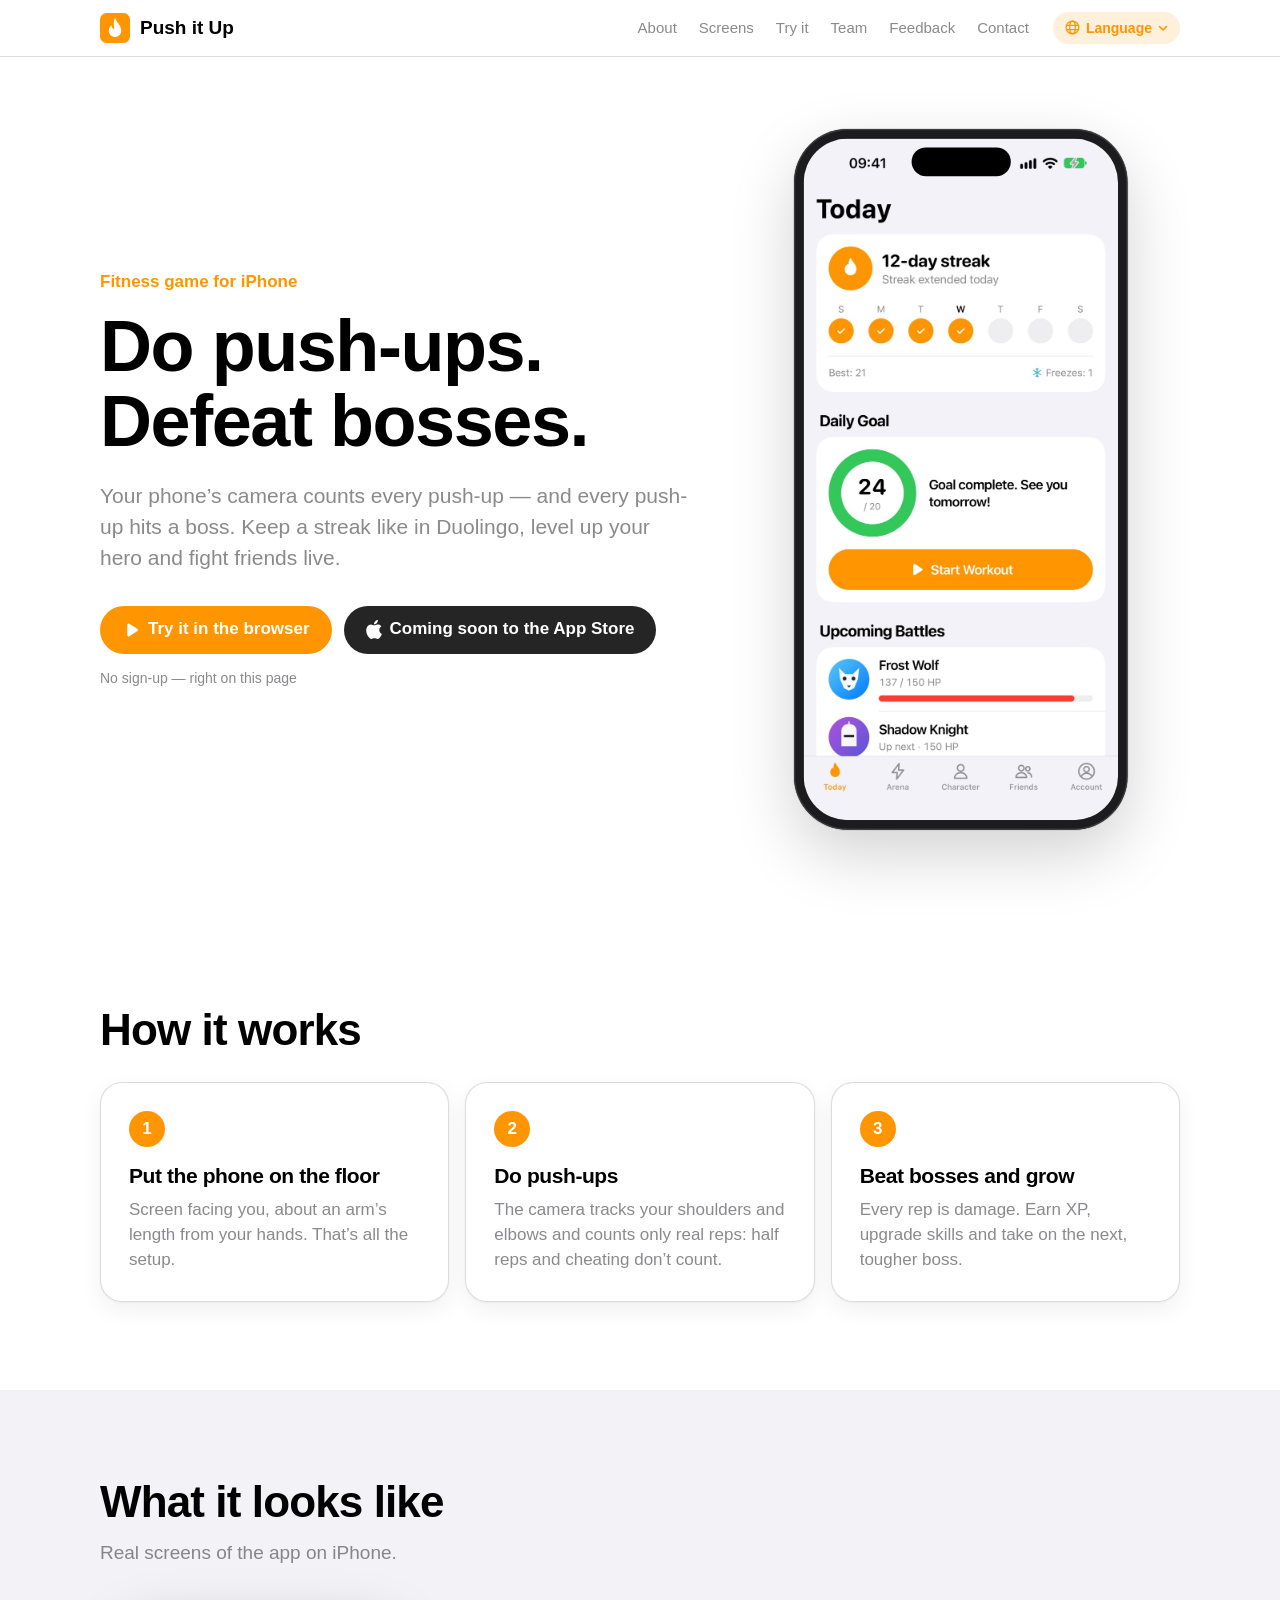
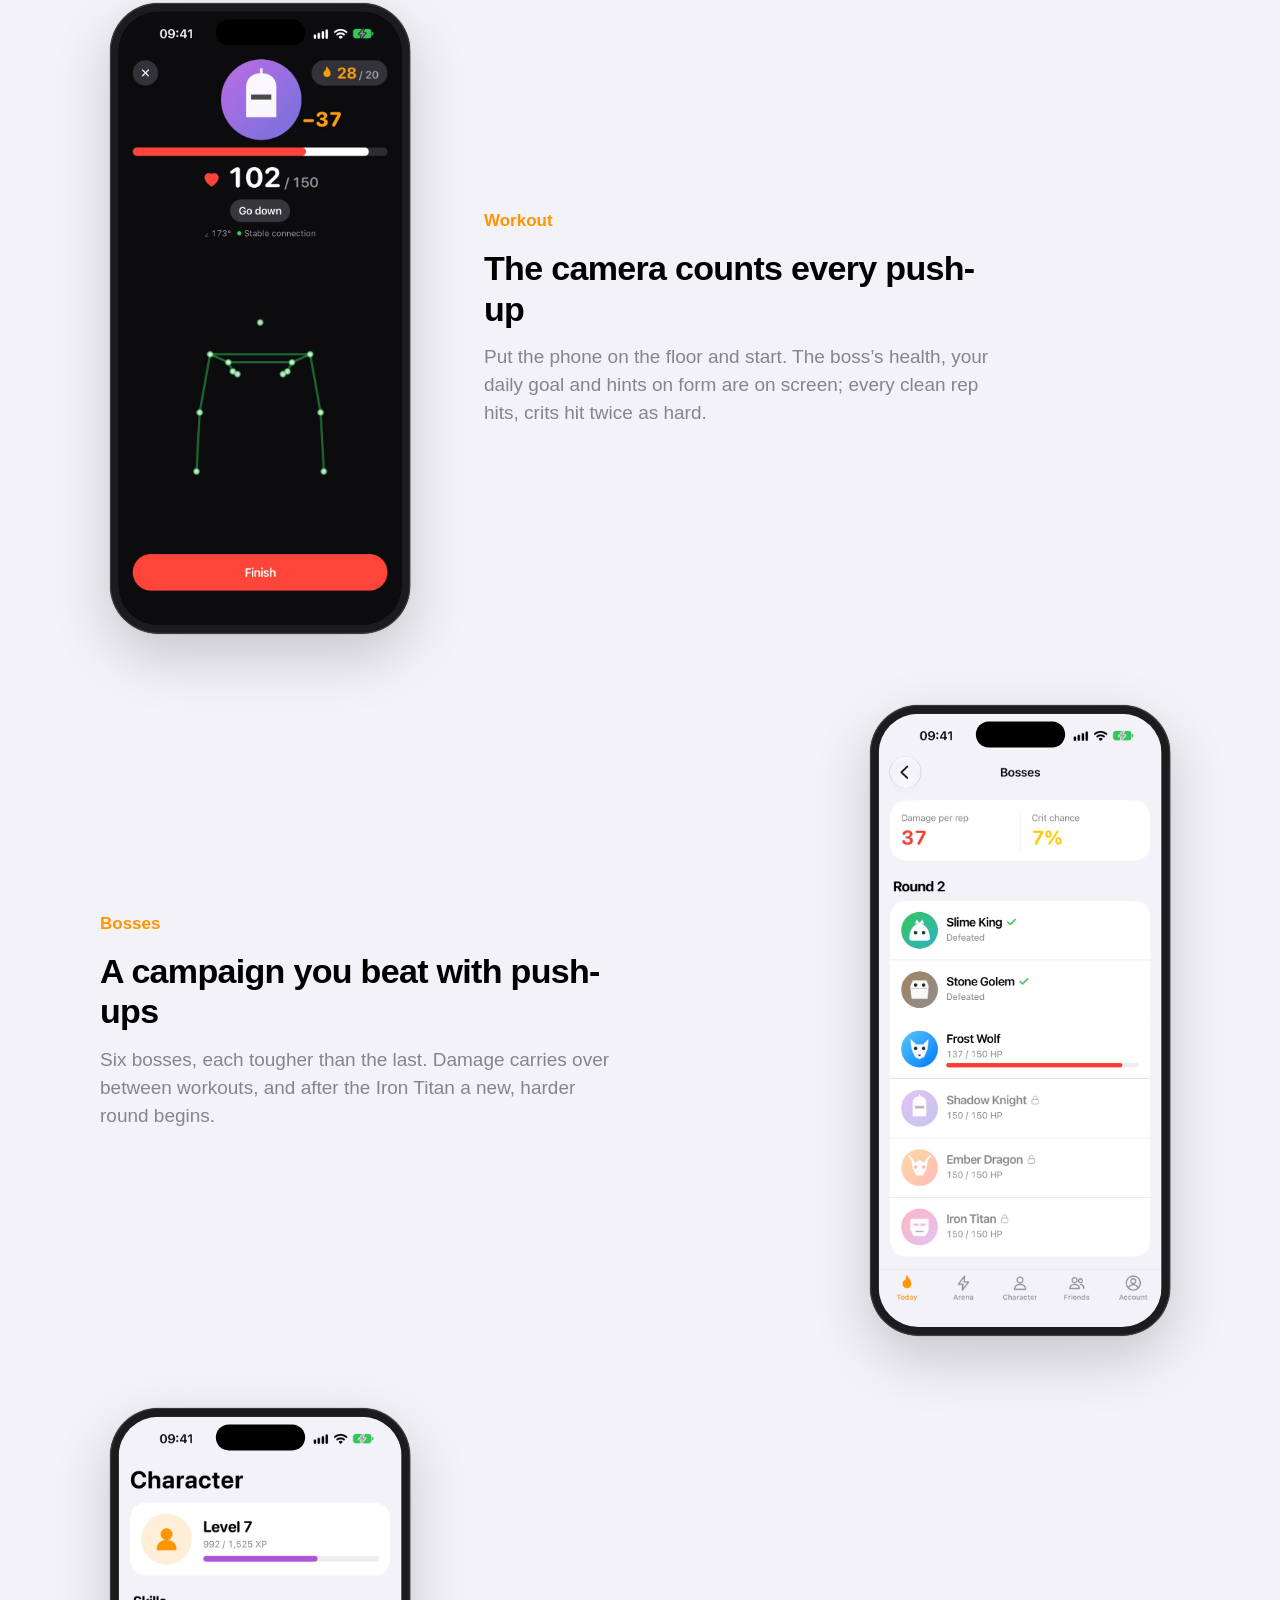
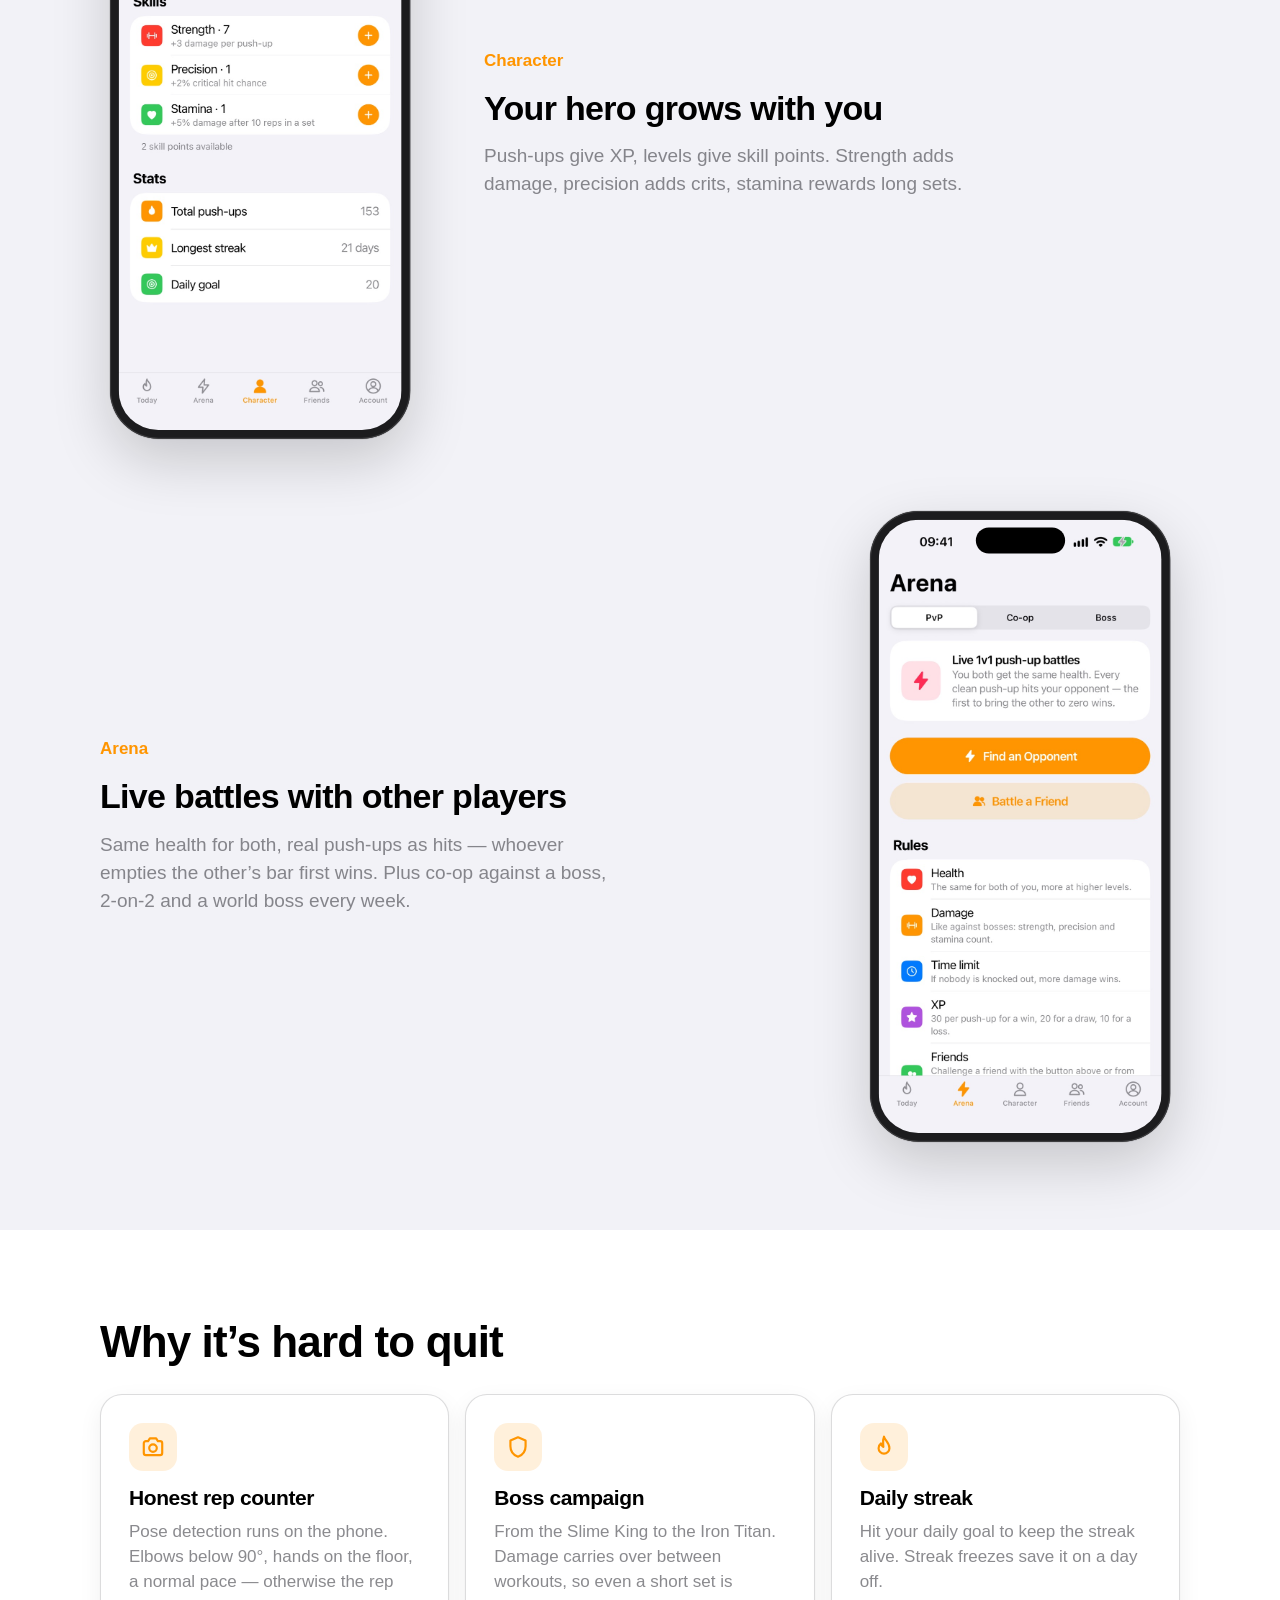
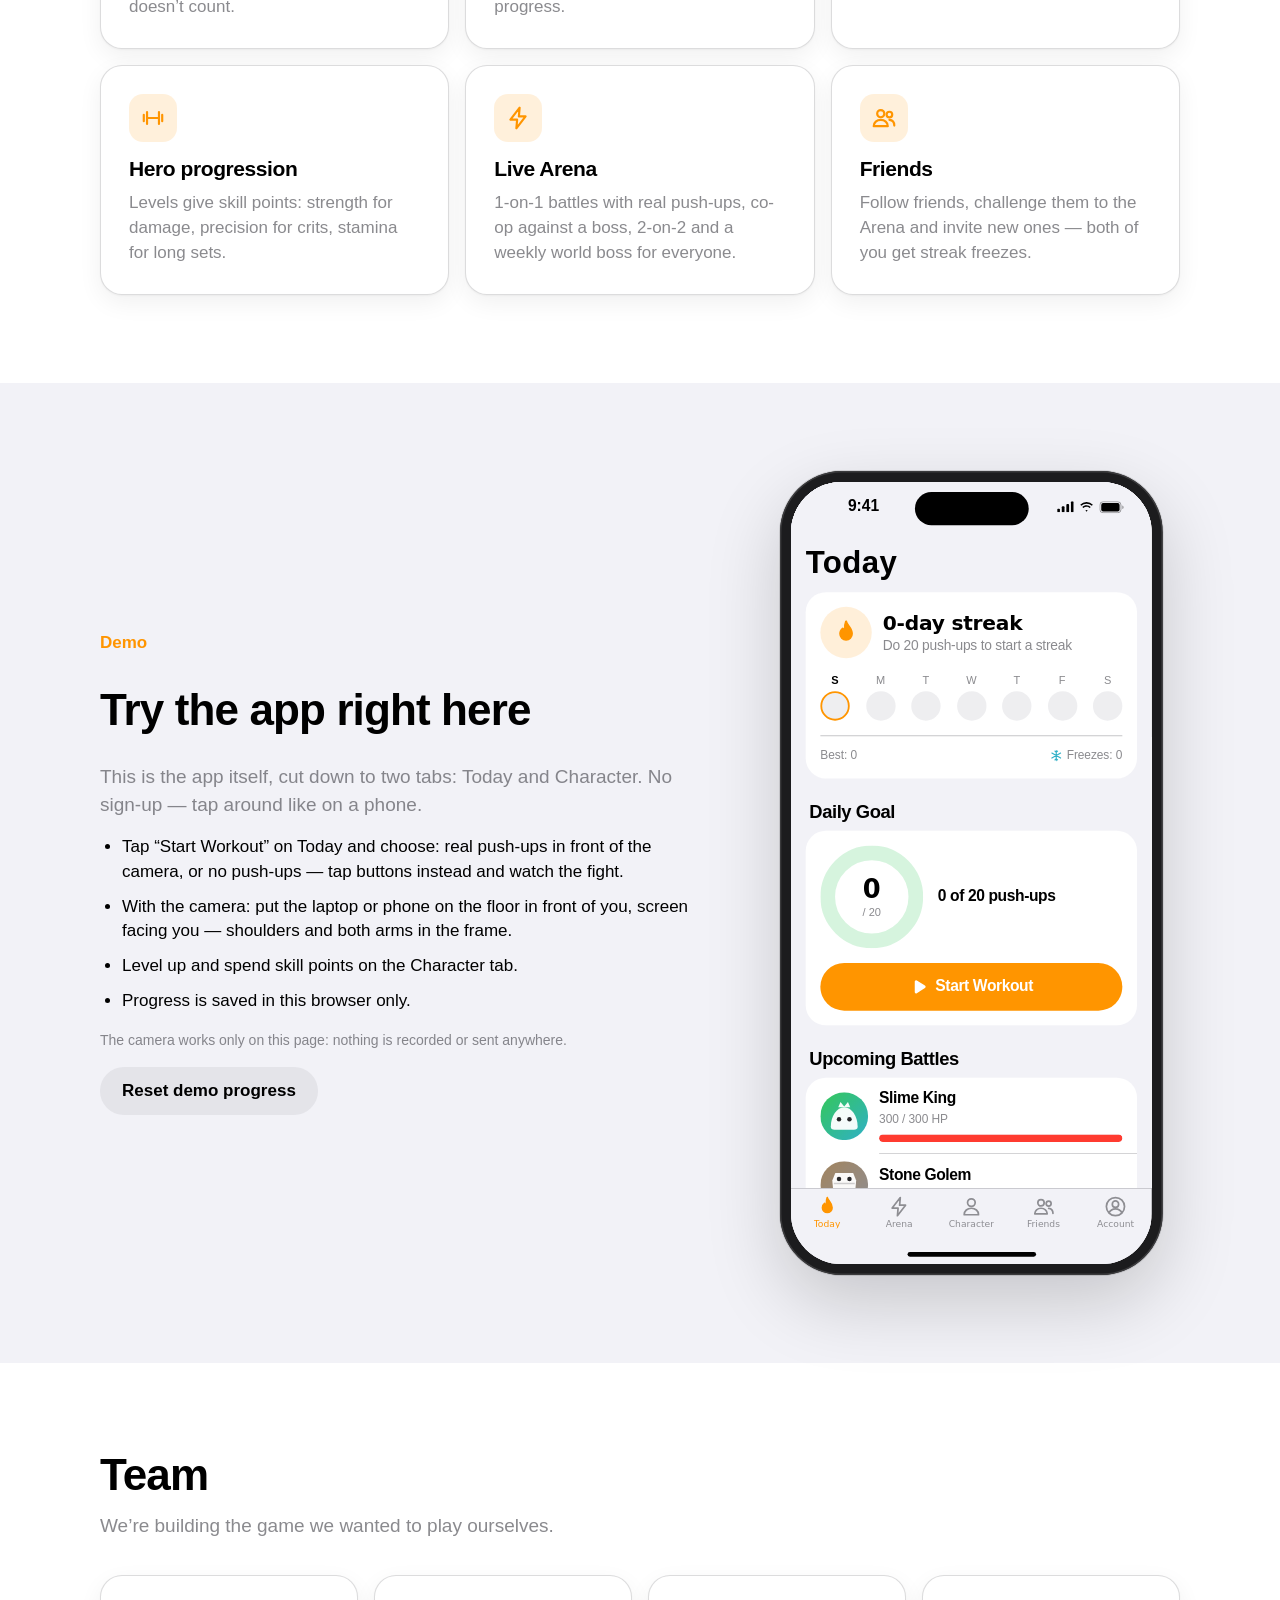
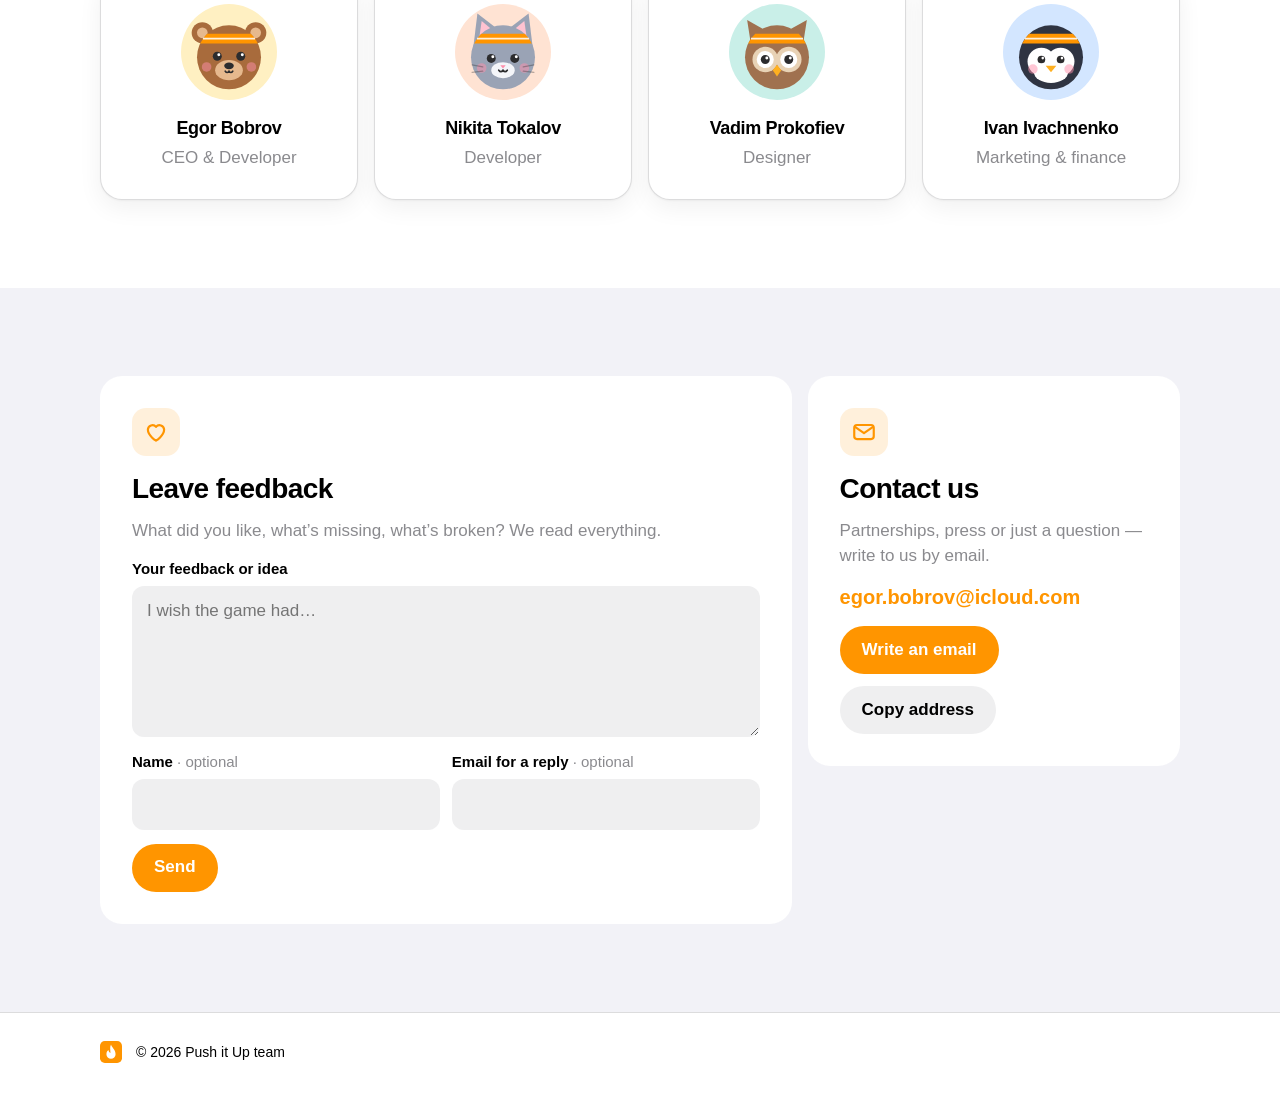
==== commit a0c8cd3a: "Publish website (a9ade0b)" ====
--- a/index.html
+++ b/index.html
@@ -11,7 +11,7 @@
     />
     <link rel="icon" href="/favicon.svg" type="image/svg+xml" />
     <title>Push it Up</title>
-    <script type="module" crossorigin src="/assets/main-DhhAaIP9.js"></script>
+    <script type="module" crossorigin src="/assets/main-NNx8wtmi.js"></script>
     <link rel="modulepreload" crossorigin href="/assets/config-DbX36C7L.js">
     <link rel="stylesheet" crossorigin href="/assets/main-BVFZEqid.css">
   </head>
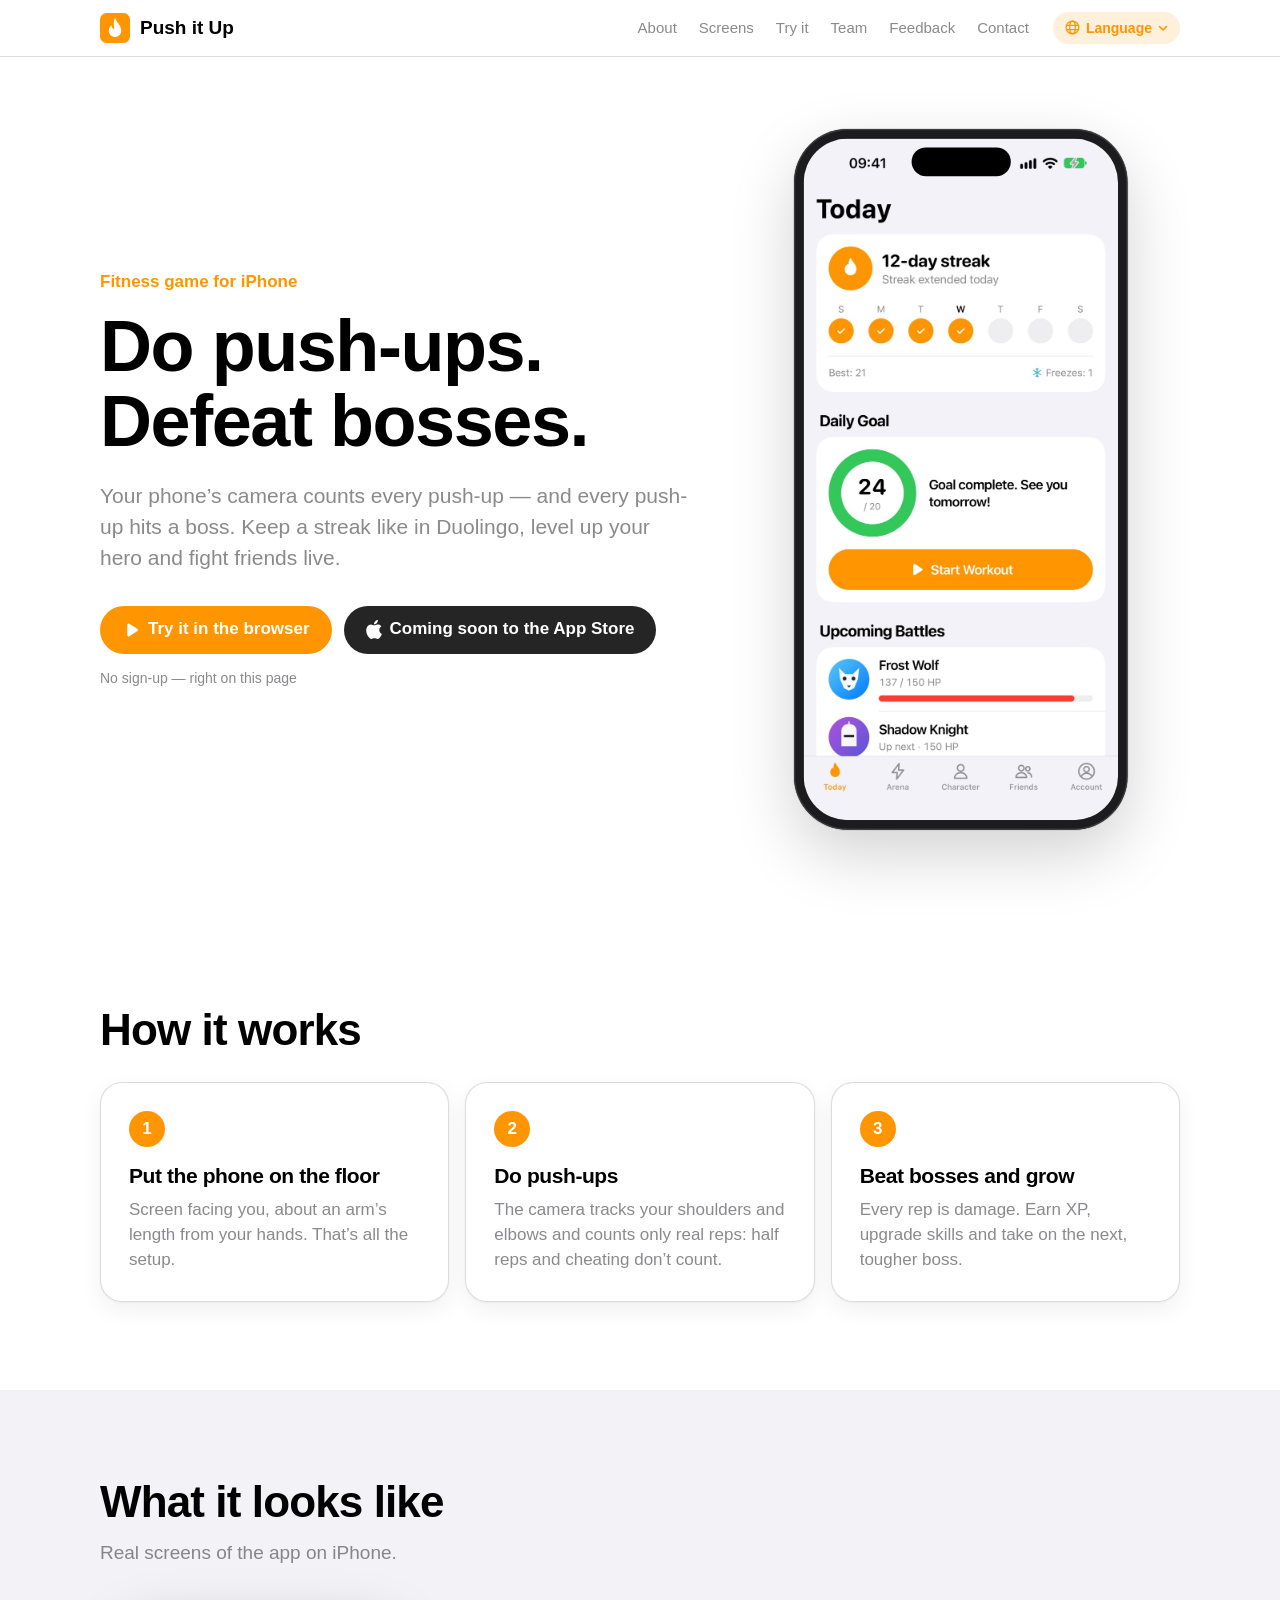
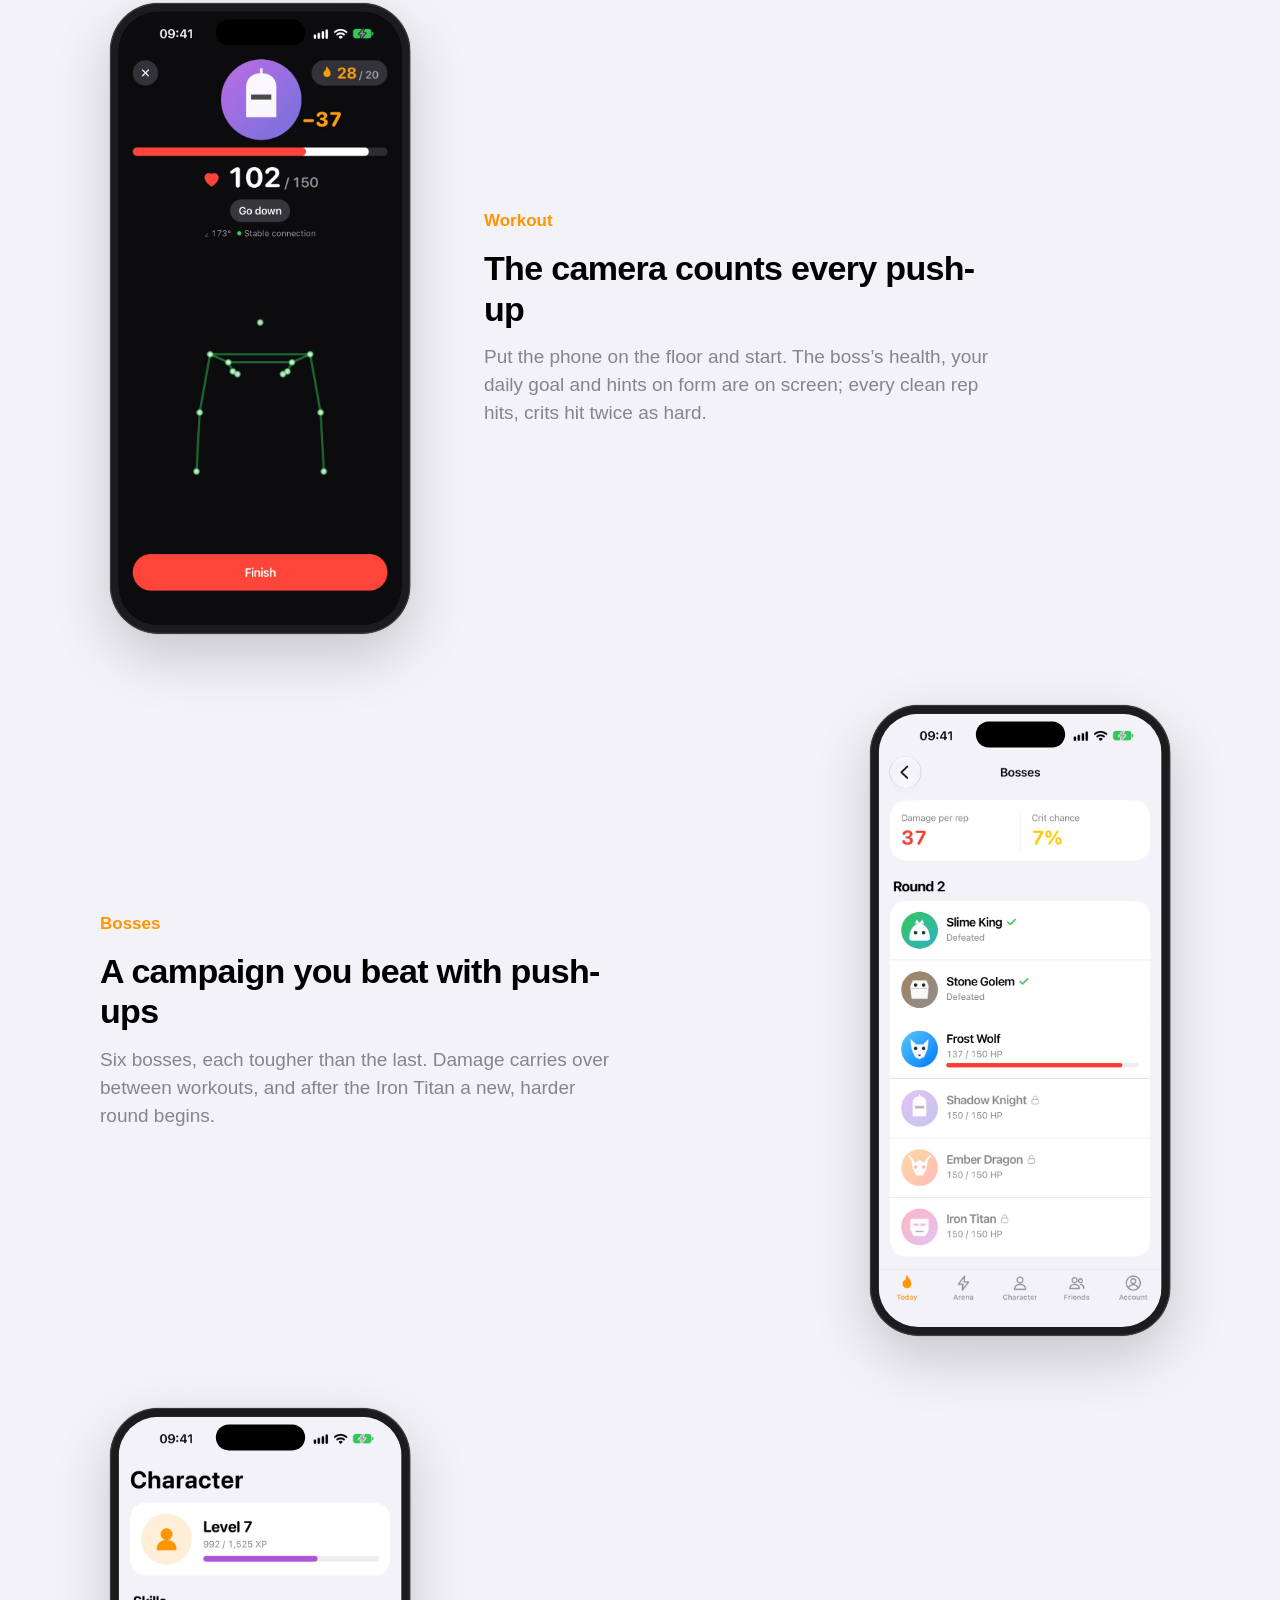
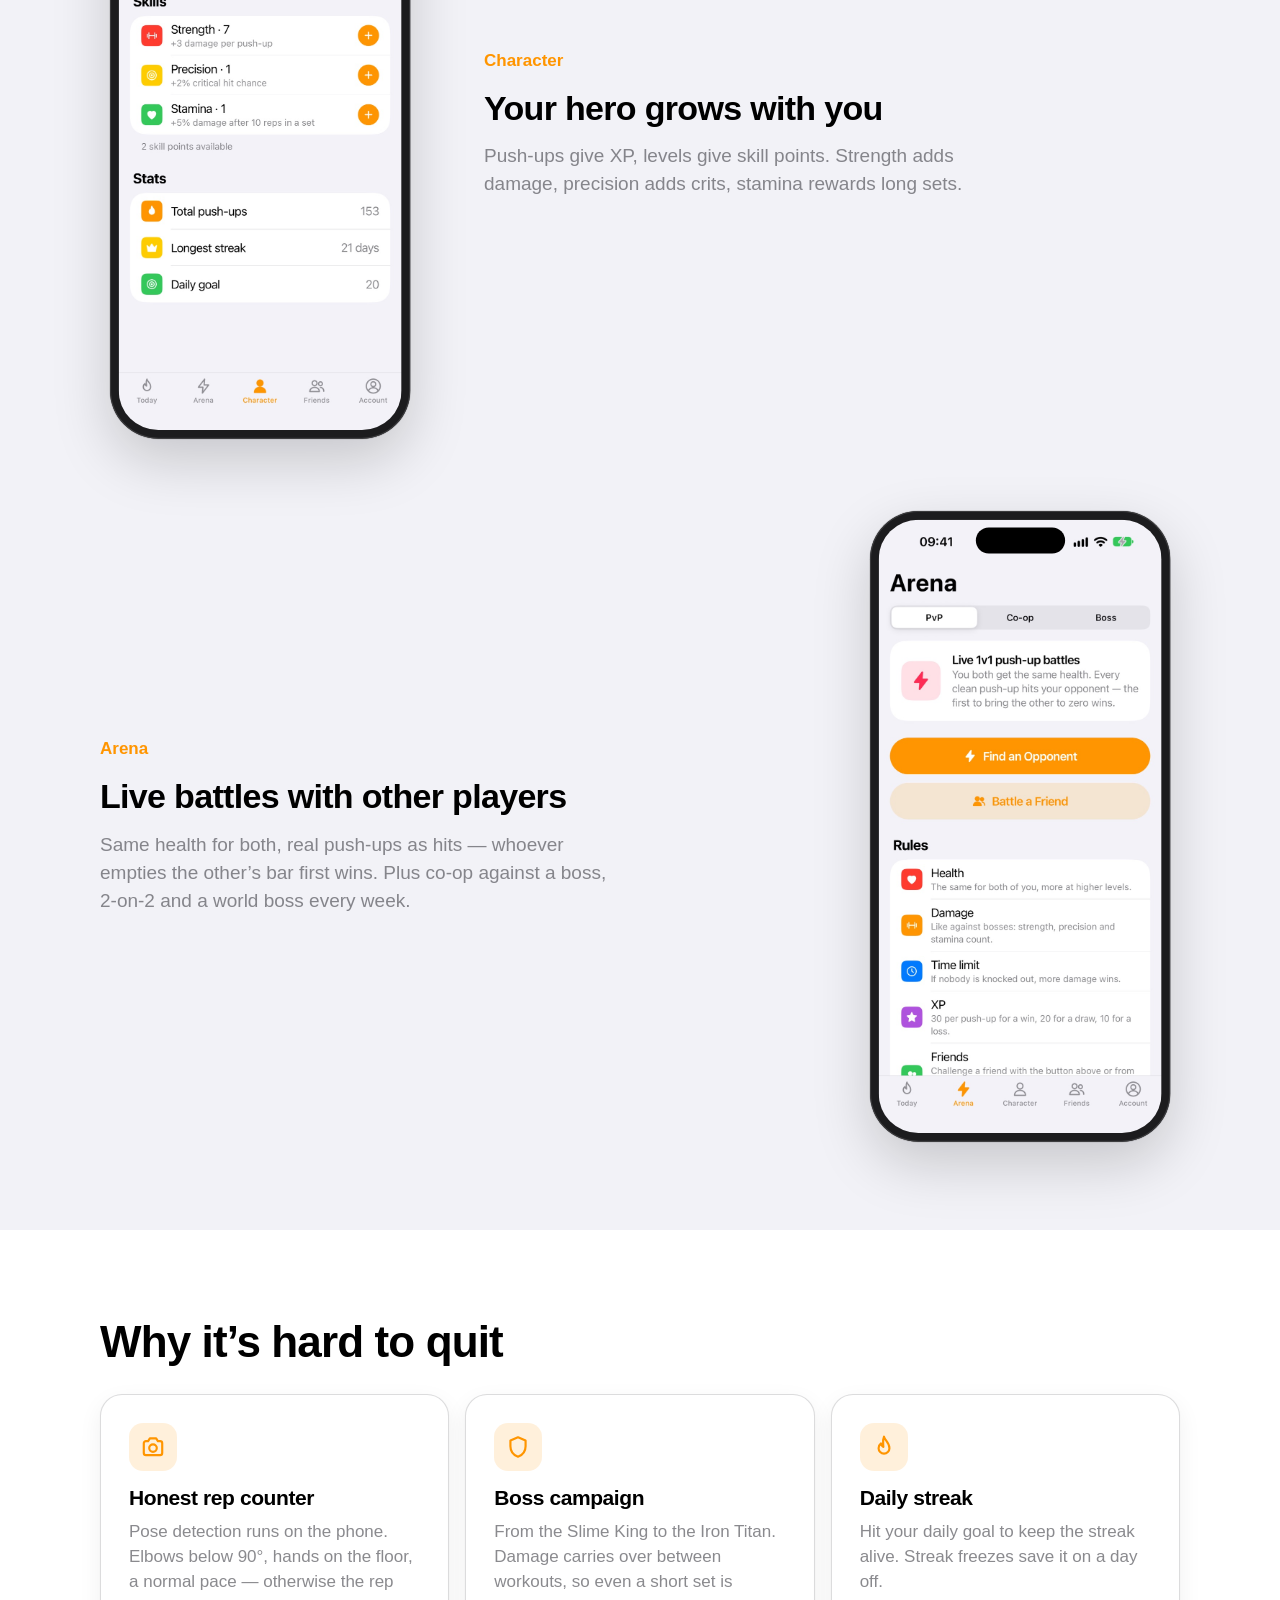
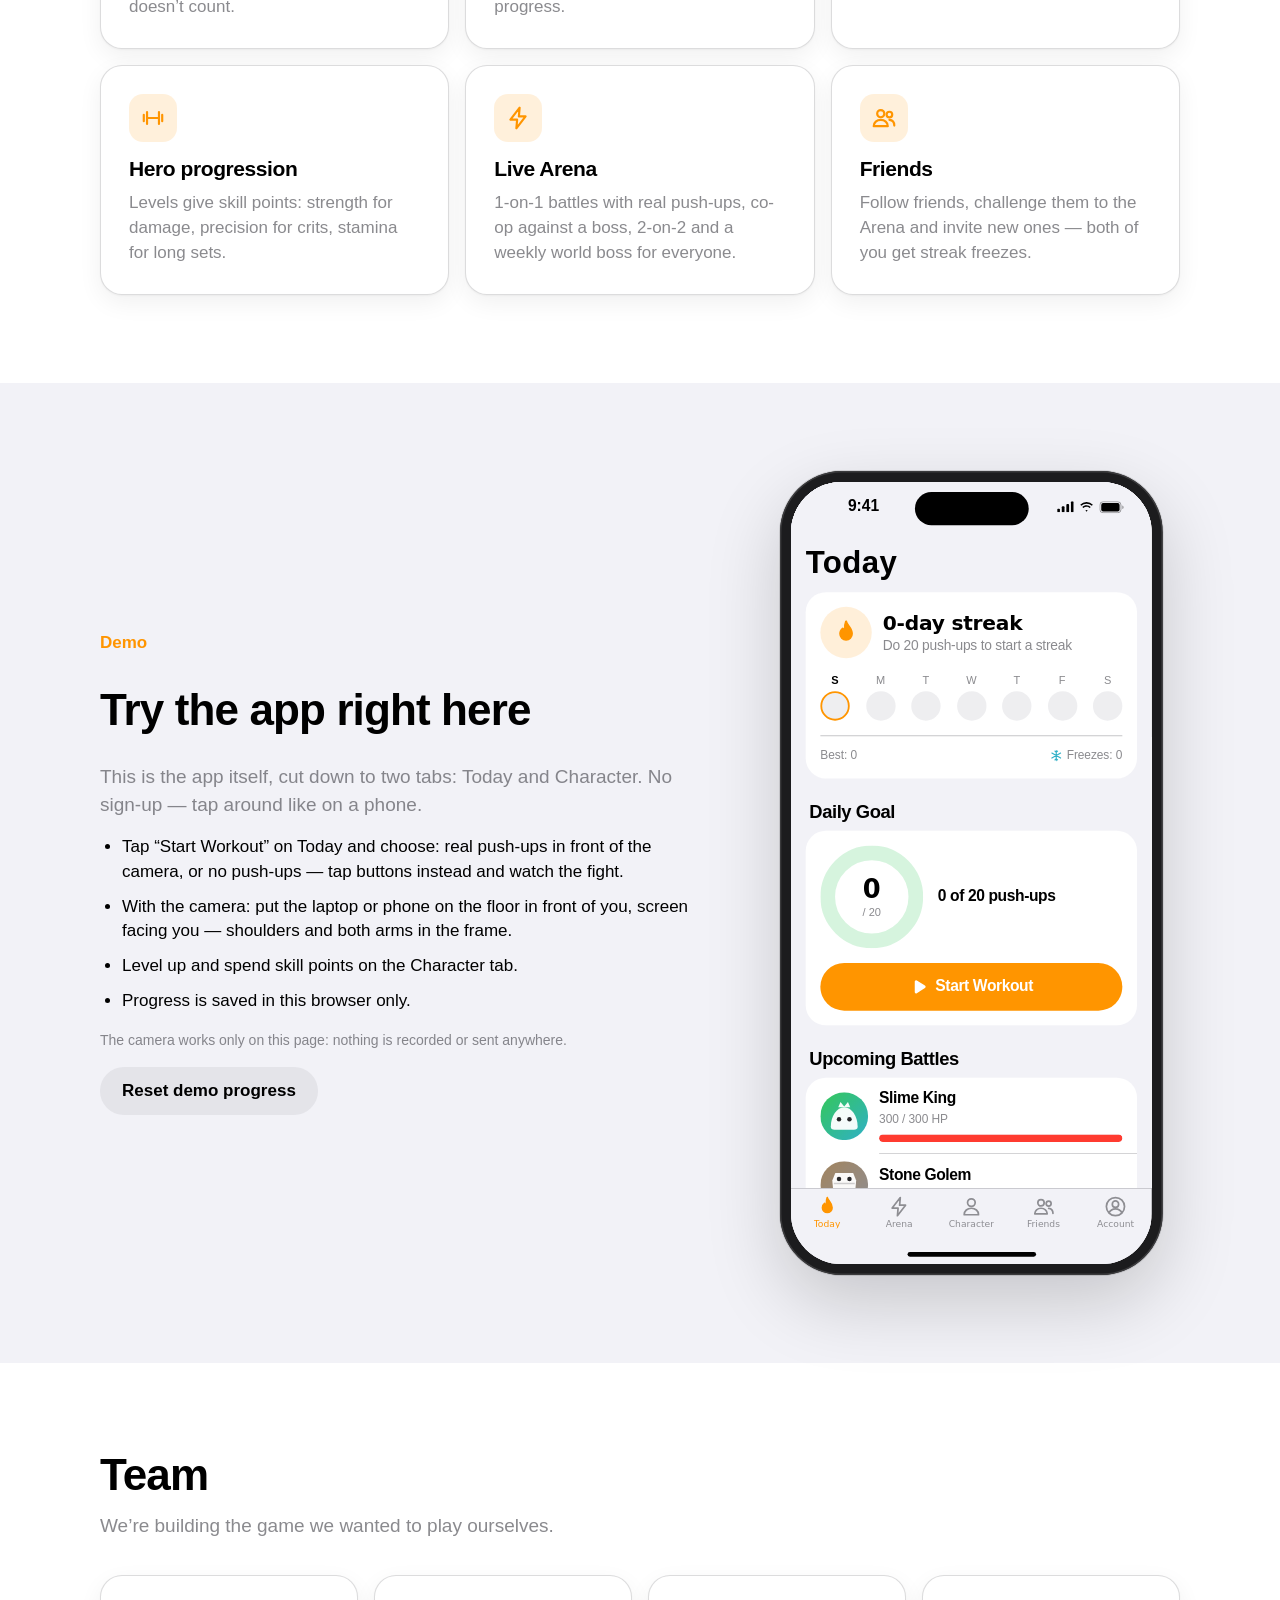
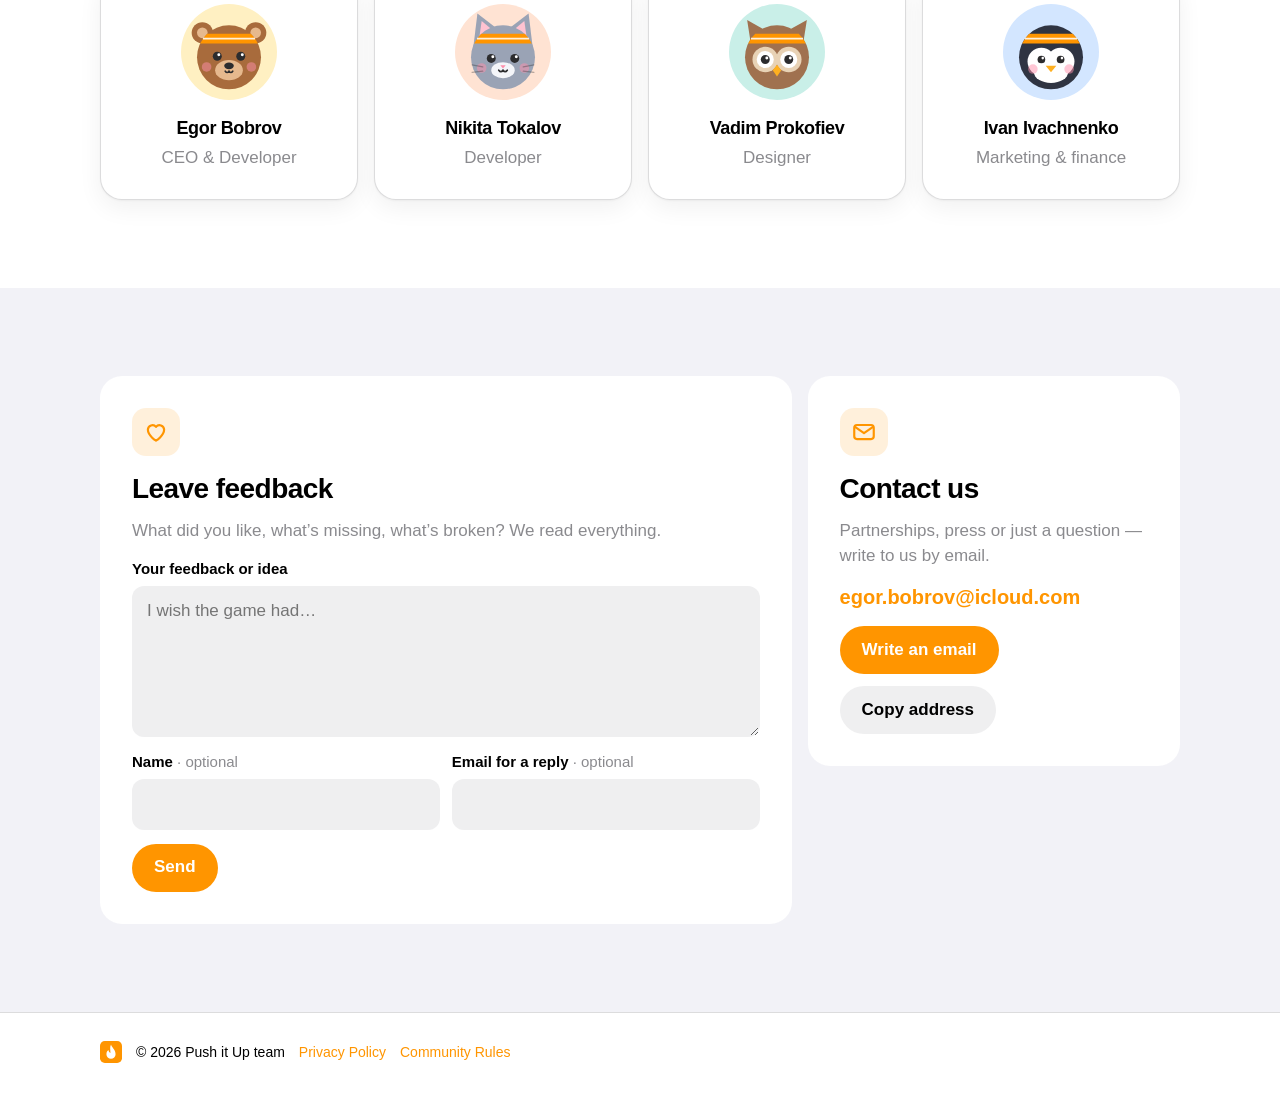
==== commit a57203dc: "Publish website (f7a2371)" ====
--- a/index.html
+++ b/index.html
@@ -11,8 +11,10 @@
     />
     <link rel="icon" href="/favicon.svg" type="image/svg+xml" />
     <title>Push it Up</title>
-    <script type="module" crossorigin src="/assets/main-NNx8wtmi.js"></script>
-    <link rel="modulepreload" crossorigin href="/assets/config-DbX36C7L.js">
+    <script type="module" crossorigin src="/assets/main-CZ7jJ7NR.js"></script>
+    <link rel="modulepreload" crossorigin href="/assets/jsx-runtime-CjNBf__H.js">
+    <link rel="modulepreload" crossorigin href="/assets/locale-Da2gJ2tV.js">
+    <link rel="modulepreload" crossorigin href="/assets/config-CHzwEut9.js">
     <link rel="stylesheet" crossorigin href="/assets/main-BVFZEqid.css">
   </head>
   <body>
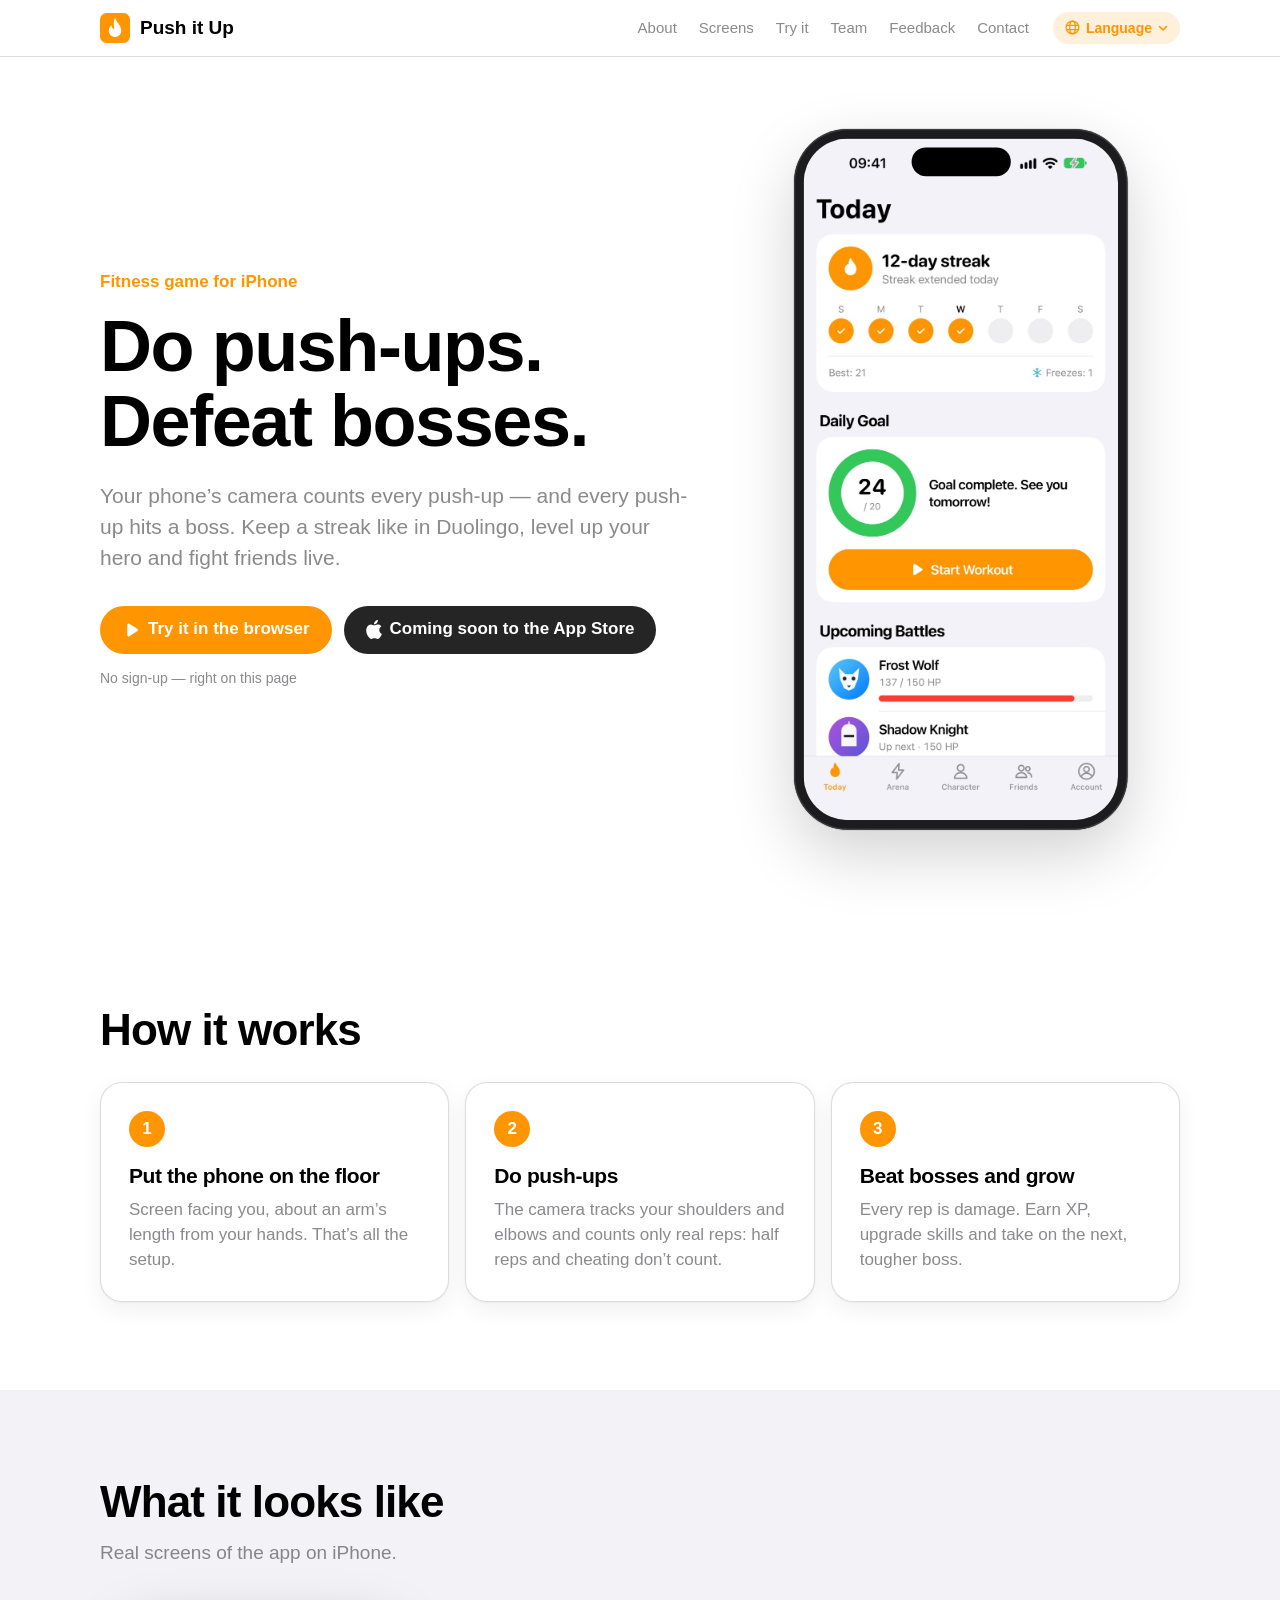
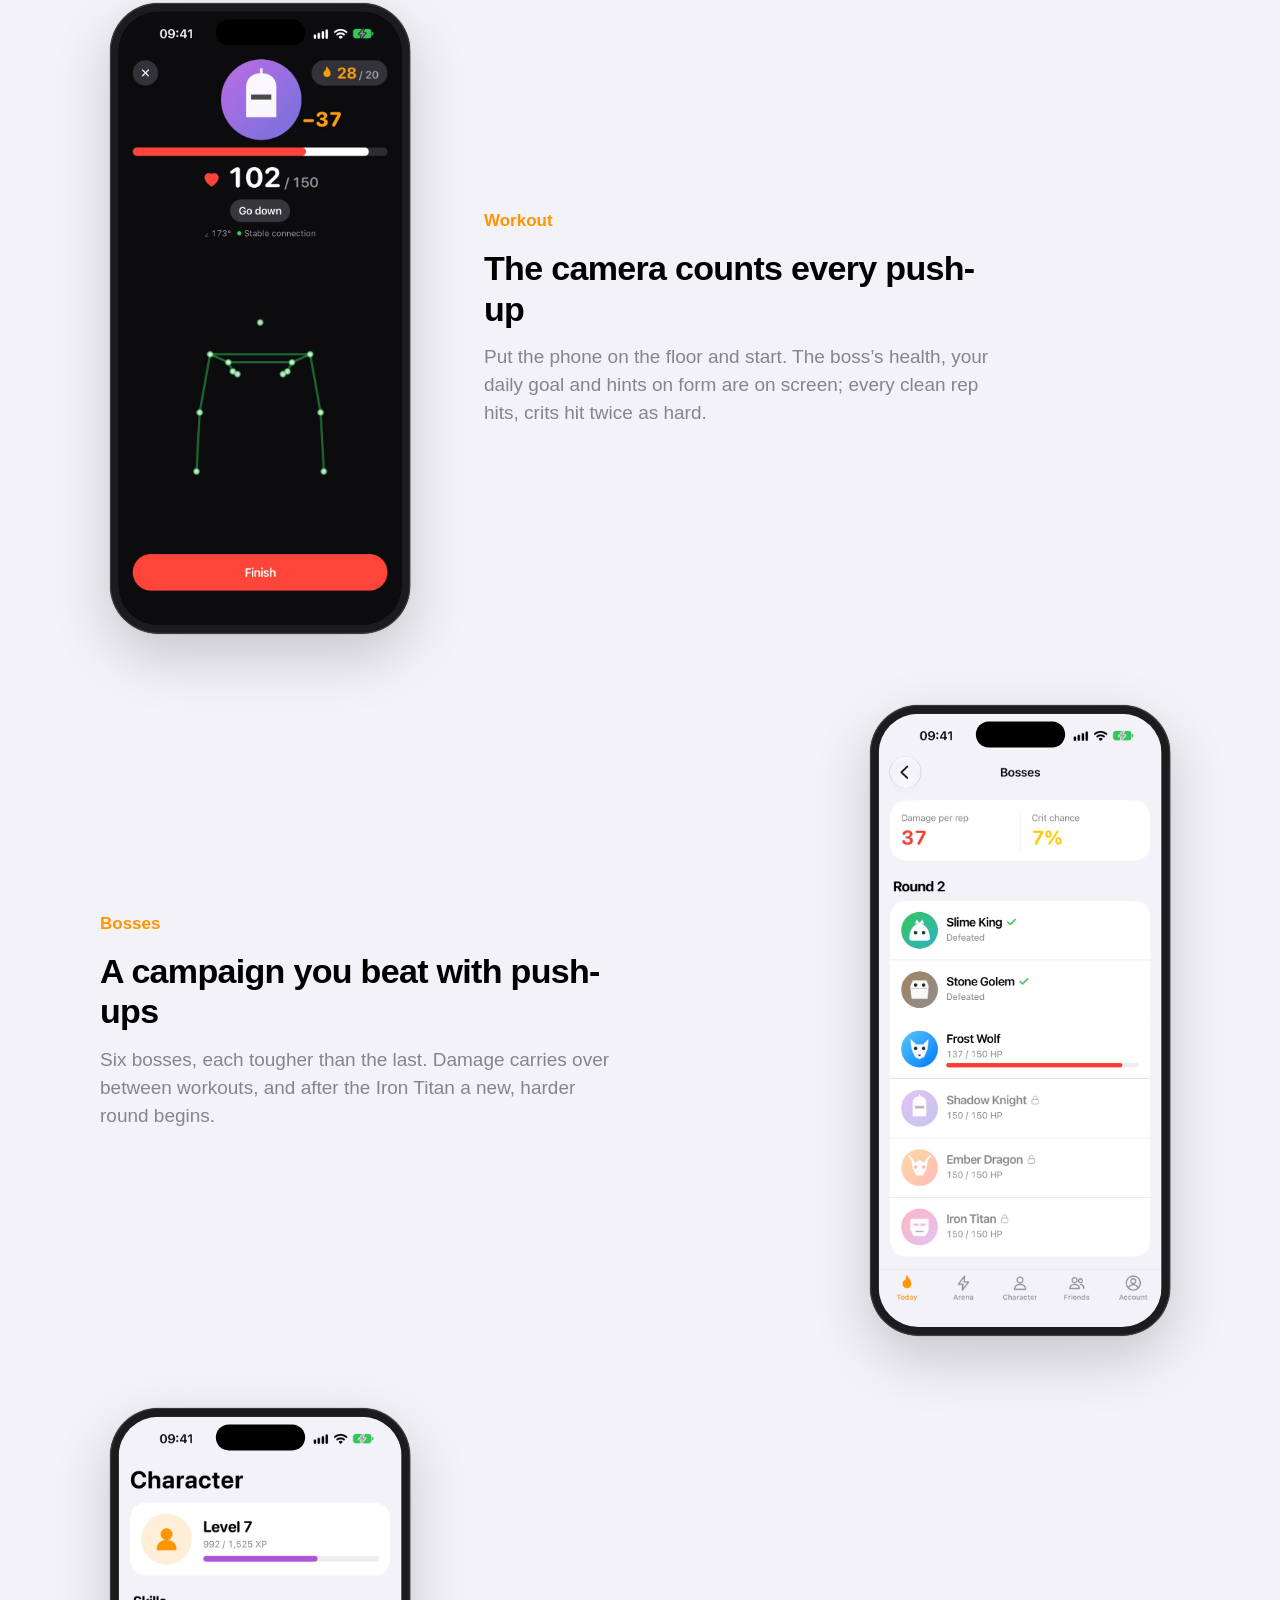
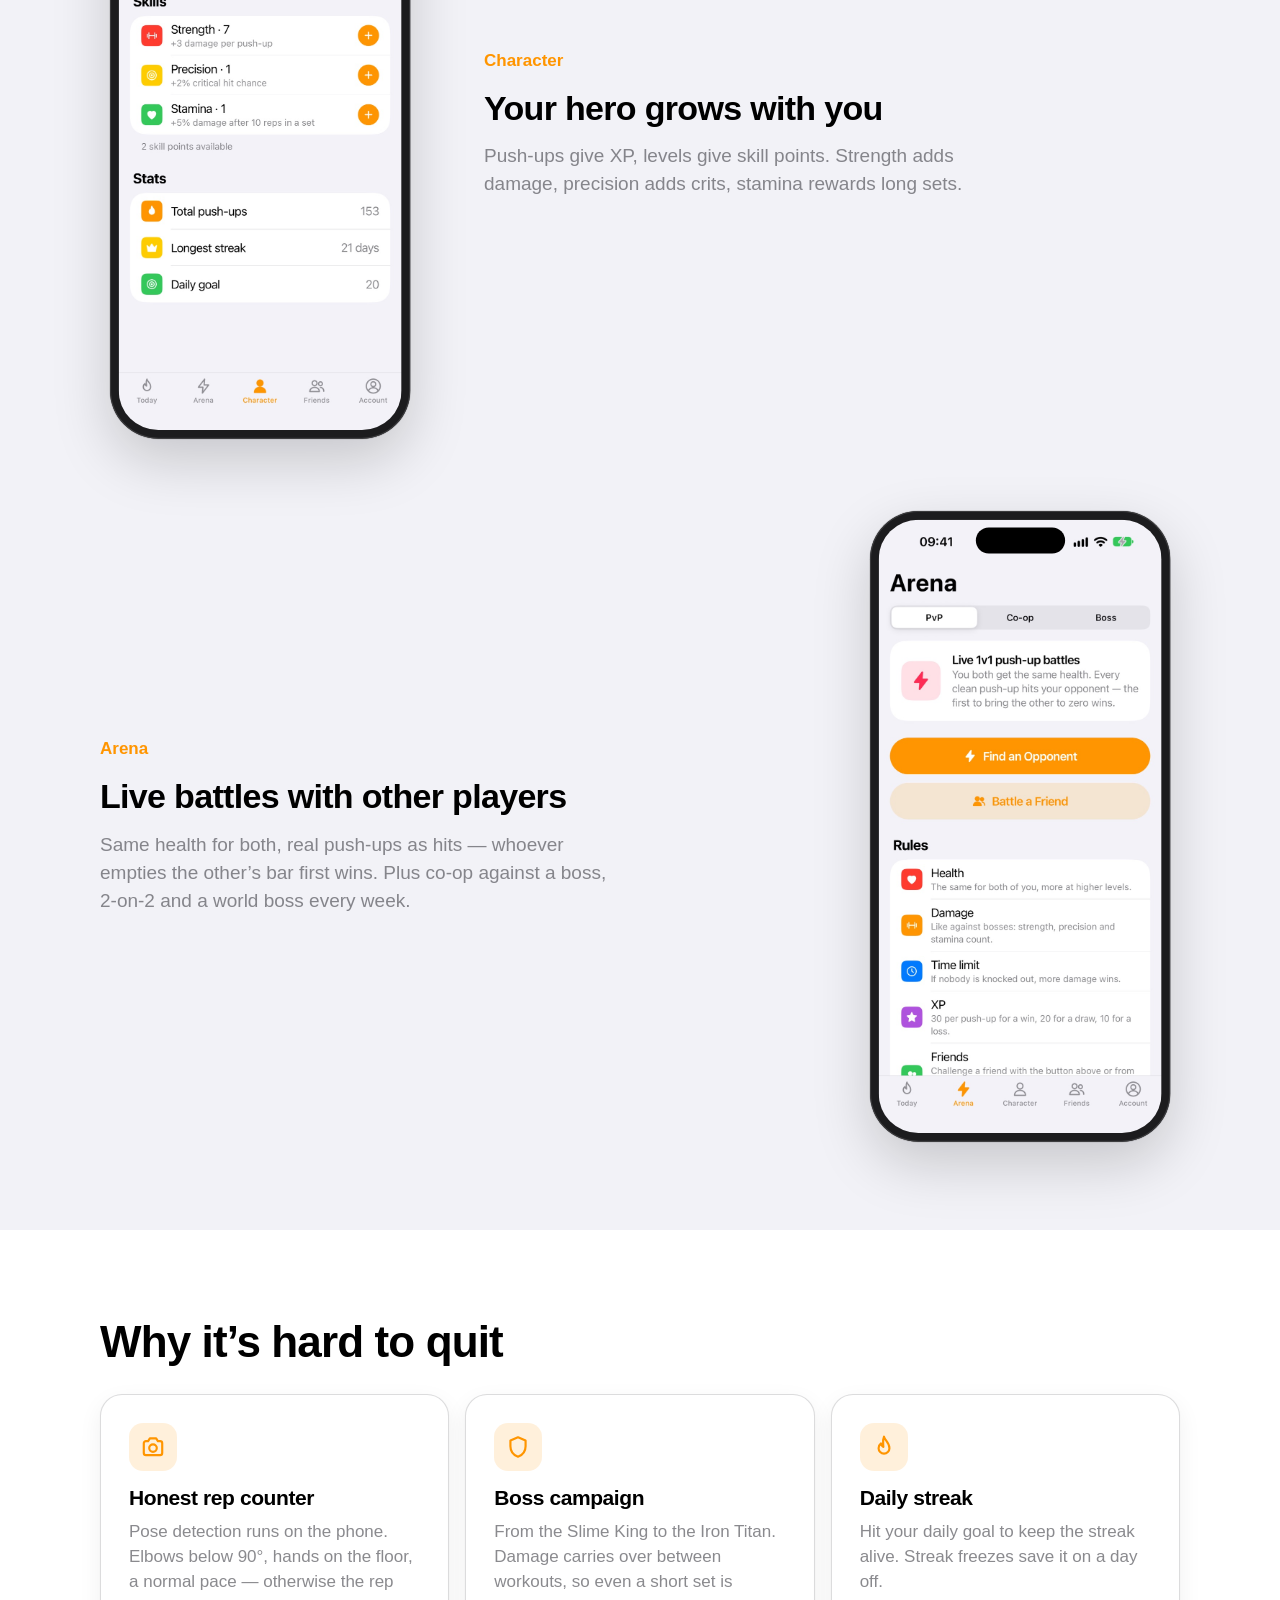
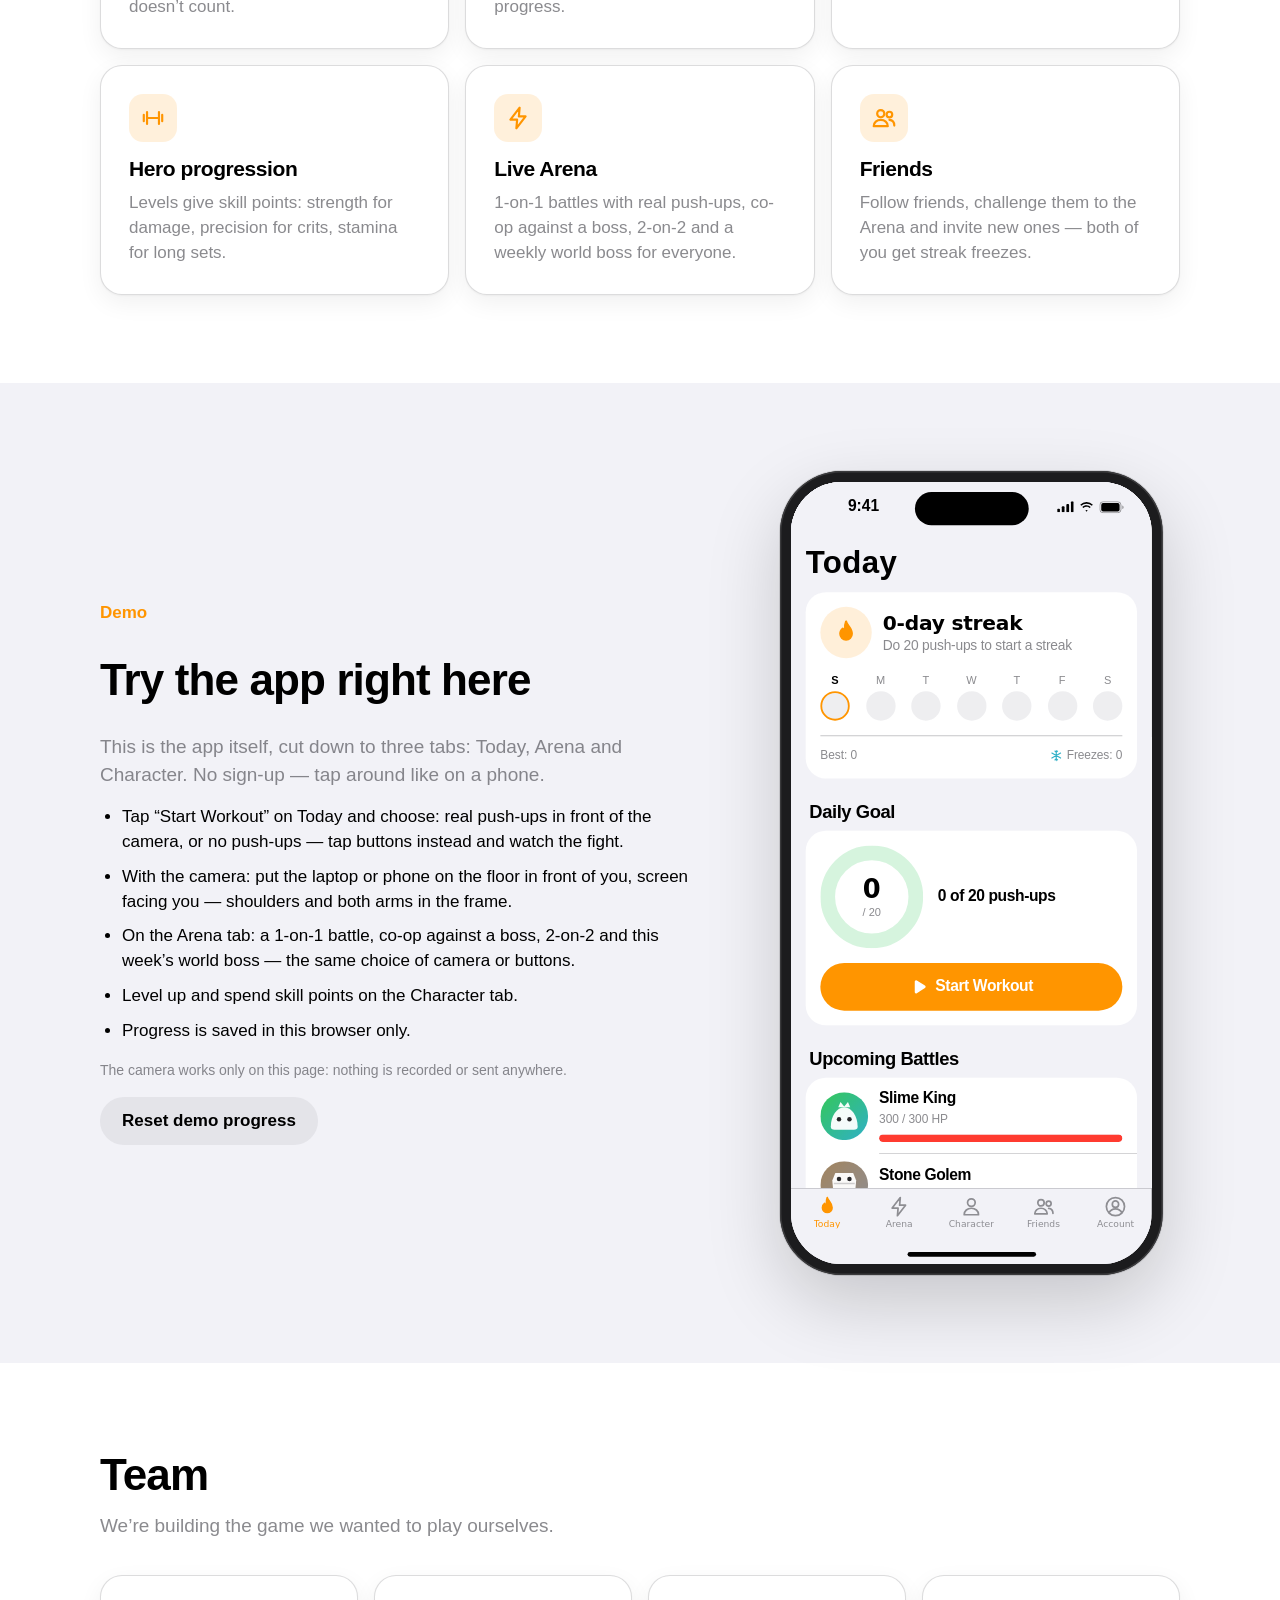
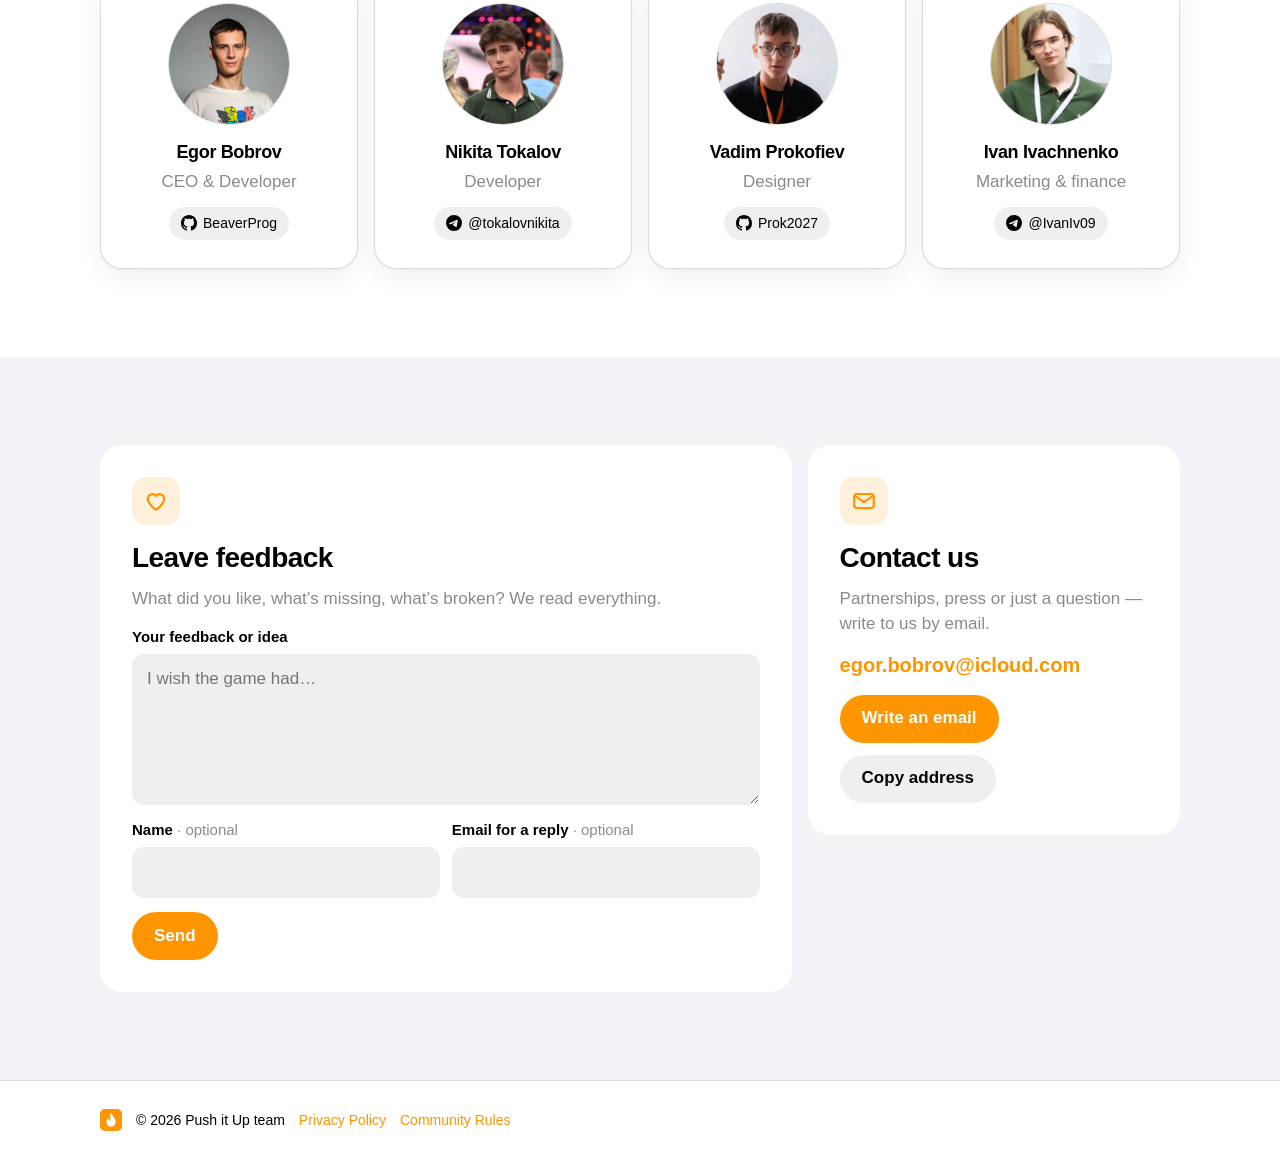
==== commit 9420283e: "Publish website (5b039b2)" ====
--- a/index.html
+++ b/index.html
@@ -11,11 +11,11 @@
     />
     <link rel="icon" href="/favicon.svg" type="image/svg+xml" />
     <title>Push it Up</title>
-    <script type="module" crossorigin src="/assets/main-CZ7jJ7NR.js"></script>
-    <link rel="modulepreload" crossorigin href="/assets/jsx-runtime-CjNBf__H.js">
+    <script type="module" crossorigin src="/assets/main-YF3-IXuS.js"></script>
+    <link rel="modulepreload" crossorigin href="/assets/documents-DYweCBvC.js">
     <link rel="modulepreload" crossorigin href="/assets/locale-Da2gJ2tV.js">
-    <link rel="modulepreload" crossorigin href="/assets/config-CHzwEut9.js">
-    <link rel="stylesheet" crossorigin href="/assets/main-BVFZEqid.css">
+    <link rel="modulepreload" crossorigin href="/assets/config-LoEATtUF.js">
+    <link rel="stylesheet" crossorigin href="/assets/main-edGsJsqf.css">
   </head>
   <body>
     <div id="root"></div>
--- a/assets/main-edGsJsqf.css
+++ b/assets/main-edGsJsqf.css
@@ -0,0 +1 @@
+:root{--bg:#fff;--bg-alt:#f2f2f7;--card:#fff;--label:#000;--secondary:#3c3c4399;--separator:#3c3c432e;--fill:#7878801f;--tint:#ff9500;--tint-soft:#ff950024;--green:#34c759;--red:#ff3b30;--shadow:0 1px 2px #0000000a, 0 8px 24px #0000000f;--radius-l:22px;--radius-m:14px;--lightningcss-light:initial;--lightningcss-dark: ;color-scheme:light dark}@media (prefers-color-scheme:dark){:root{--lightningcss-light: ;--lightningcss-dark:initial;--bg:#000;--bg-alt:#0d0d0f;--card:#1c1c1e;--label:#fff;--secondary:#ebebf599;--separator:#54545899;--fill:#7878803d;--tint:#ff9f0a;--tint-soft:#ff9f0a2e;--green:#30d158;--red:#ff453a;--shadow:none}}*{box-sizing:border-box}html{scroll-behavior:smooth;scroll-padding-top:72px}body{background:var(--bg);color:var(--label);-webkit-font-smoothing:antialiased;margin:0;font-family:-apple-system,BlinkMacSystemFont,SF Pro Text,Segoe UI,Roboto,Helvetica Neue,Arial,sans-serif;font-size:17px;line-height:1.47}h1,h2,h3{letter-spacing:-.02em;margin:0;font-family:-apple-system,BlinkMacSystemFont,SF Pro Display,Segoe UI,Roboto,sans-serif}h1{white-space:pre-line;font-size:clamp(40px,7vw,72px);line-height:1.04}h2{margin-bottom:12px;font-size:clamp(30px,4.5vw,44px);line-height:1.1}h3{font-size:21px;line-height:1.2}p{margin:0}a{color:var(--tint);text-decoration:none}.container{max-width:1120px;margin:0 auto;padding:0 20px}.muted{color:var(--secondary)}.small{font-size:14px}.header{z-index:10;background:color-mix(in srgb, var(--bg) 78%, transparent);-webkit-backdrop-filter:saturate(180%)blur(20px);border-bottom:.5px solid var(--separator);position:sticky;top:0}.header-row{align-items:center;gap:24px;height:56px;display:flex}.brand{color:var(--label);align-items:center;gap:10px;font-size:19px;font-weight:700;display:flex}.nav{gap:22px;margin-left:auto;font-size:15px;display:flex}.nav a{color:var(--secondary)}.nav a:hover{color:var(--label)}.lang-menu{position:relative}.lang{font:inherit;color:var(--tint);background:var(--tint-soft);cursor:pointer;border:0;border-radius:999px;align-items:center;gap:6px;padding:6px 12px;font-size:14px;font-weight:600;display:inline-flex}.lang-chevron{transition:transform .15s}.lang-chevron.open{transform:rotate(180deg)}.lang-options{background:var(--card);border:.5px solid var(--separator);border-radius:var(--radius-m);min-width:160px;box-shadow:var(--shadow);margin:0;padding:6px;list-style:none;position:absolute;top:calc(100% + 8px);right:0}.lang-options button{width:100%;font:inherit;color:var(--label);text-align:left;cursor:pointer;background:0 0;border:0;border-radius:10px;justify-content:space-between;align-items:center;gap:16px;padding:8px 10px;font-size:15px;display:flex}.lang-options button:hover{background:var(--fill)}.lang-options svg{color:var(--tint)}@media (width<=760px){.nav{display:none}.lang-menu{margin-left:auto}}.button{min-height:48px;font:inherit;cursor:pointer;border:0;border-radius:999px;justify-content:center;align-items:center;gap:8px;padding:0 22px;font-weight:600;transition:transform .12s,opacity .12s;display:inline-flex}.button:active{transform:scale(.97)}.button:disabled{opacity:.55;cursor:default}.button.primary{background:var(--tint);color:#fff}.button.secondary{background:var(--fill);color:var(--label)}.button.store{background:var(--label);color:var(--bg);opacity:.85;cursor:default}.button.large{min-height:56px;padding:0 28px;font-size:18px}.row{flex-wrap:wrap;gap:12px;display:flex}.row.center{justify-content:center}.hero{padding:72px 0 88px;overflow:hidden}.hero-grid{grid-template-columns:1.15fr .85fr;align-items:center;gap:48px;display:grid}.eyebrow{color:var(--tint);margin-bottom:14px;font-weight:600}.lead{color:var(--secondary);max-width:34em;margin:22px 0 32px;font-size:21px}.hero-actions{flex-wrap:wrap;gap:12px;display:flex}.hint{color:var(--secondary);margin-top:14px;font-size:14px}.hero-phone{justify-self:center;width:min(334px,100%)}@media (width<=860px){.hero{padding:40px 0 64px}.hero-grid{grid-template-columns:1fr}}.showcase{flex-direction:column;gap:72px;margin-top:16px;display:flex}.showcase-row{grid-template-columns:320px 1fr;align-items:center;gap:64px;display:grid}.showcase-row.reverse{grid-template-columns:1fr 320px}.showcase-row.reverse .showcase-shot{order:2}.showcase-text{max-width:30em}.showcase-text h3{margin-bottom:14px;font-size:clamp(26px,3.4vw,34px)}.showcase-text p:not(.eyebrow){color:var(--secondary);font-size:19px}@media (width<=760px){.showcase-row,.showcase-row.reverse{grid-template-columns:1fr;gap:24px}.showcase-row.reverse .showcase-shot{order:0}.showcase-shot{justify-self:center;width:min(300px,100%)}}.section{padding:88px 0}.section.alt{background:var(--bg-alt)}.section-lead{color:var(--secondary);max-width:40em;margin-bottom:36px;font-size:19px}.card{background:var(--card);border-radius:var(--radius-l);box-shadow:var(--shadow)}.section.alt .card{box-shadow:none}.section:not(.alt) .card{border:.5px solid var(--separator)}.card p{color:var(--secondary)}.steps{grid-template-columns:repeat(3,1fr);gap:16px;margin:28px 0 0;padding:0;list-style:none;display:grid}.step{flex-direction:column;gap:10px;padding:28px;display:flex}.step-number{background:var(--tint);color:#fff;border-radius:50%;place-items:center;width:36px;height:36px;margin-bottom:6px;font-weight:700;display:grid}.features{grid-template-columns:repeat(3,1fr);gap:16px;margin-top:28px;display:grid}.feature{flex-direction:column;gap:10px;padding:28px;display:flex}.feature-icon{border-radius:var(--radius-m);background:var(--tint-soft);width:48px;height:48px;color:var(--tint);place-items:center;margin-bottom:4px;display:grid}.feature-icon.green{background:color-mix(in srgb, var(--green) 16%, transparent);color:var(--green)}@media (width<=860px){.section{padding:64px 0}.steps,.features{grid-template-columns:1fr}}@media (width>=600px) and (width<=860px){.features{grid-template-columns:repeat(2,1fr)}}.demo-grid{grid-template-columns:1fr auto;align-items:center;gap:56px;display:grid}.demo-text{flex-direction:column;align-items:flex-start;gap:16px;display:flex}.demo-text .section-lead{margin-bottom:0}.demo-tips{flex-direction:column;gap:10px;margin:0;padding-left:22px;display:flex}.demo-grid .phone-wrap{width:min(417px,100vw - 40px)}@media (width<=860px){.demo-grid{grid-template-columns:1fr;gap:32px}.demo-grid .phone-wrap{justify-self:center}}.phone-wrap{justify-content:center;width:100%;display:flex}.phone-sizer{flex-shrink:0;position:relative}.device{transform-origin:0 0;background:#1c1c1e;border-radius:67px;position:absolute;top:0;left:0;box-shadow:inset 0 0 0 1.5px #3a3a3c,0 30px 80px #0000002e,0 0 0 1px #0000001f}.device-screen{isolation:isolate;background:#000;border-radius:55px;position:relative;overflow:hidden}.island{z-index:3;pointer-events:none;background:#000;border-radius:18px;width:124px;height:36px;margin-left:-62px;position:absolute;top:11px;left:50%}.status-bar{z-index:2;pointer-events:none;justify-content:space-between;align-items:center;height:54px;padding:0 30px 0 52px;font-family:-apple-system,BlinkMacSystemFont,SF Pro Text,sans-serif;font-size:17px;font-weight:600;display:flex;position:absolute;top:0;left:0;right:0}.status-bar.dark{color:#000}.status-bar.light{color:#fff}.status-time{text-align:center;width:54px}.status-icons{align-items:center;gap:6px;display:flex}.home-indicator{z-index:2;pointer-events:none;background:#000;border-radius:3px;width:140px;height:5px;margin-left:-70px;position:absolute;bottom:8px;left:50%}.home-indicator.light{background:#fff}.home-indicator.none{display:none}.screenshot{object-fit:cover;width:100%;height:100%;display:block}.team{grid-template-columns:repeat(4,1fr);gap:16px;margin:0;padding:0;list-style:none;display:grid}.member{text-align:center;flex-direction:column;align-items:center;gap:6px;padding:28px 16px;display:flex}.member h3{margin-top:12px;font-size:18px}.member-photo{object-fit:cover;background:var(--fill);width:120px;height:120px;box-shadow:0 0 0 1px var(--separator);border-radius:50%}.member-link{background:var(--fill);color:var(--label);border-radius:999px;align-items:center;gap:6px;margin-top:6px;padding:6px 12px;font-size:14px;font-weight:500;display:inline-flex}.member-link:hover{background:var(--tint-soft);color:var(--tint)}@media (width<=960px){.team{grid-template-columns:repeat(2,1fr)}}.contact-grid{grid-template-columns:1.3fr .7fr;align-items:start;gap:16px;display:grid}.panel{flex-direction:column;gap:14px;padding:32px;display:flex}.panel h2{margin:0;font-size:28px}.panel .button{align-self:flex-start}.panel.sent{align-items:flex-start}.field{flex-direction:column;flex:1;gap:6px;font-size:15px;font-weight:600;display:flex}.field em{color:var(--secondary);font-style:normal;font-weight:400}.field-row{gap:12px;display:flex}.field input,.field textarea{font:inherit;color:var(--label);background:var(--fill);resize:vertical;border:1px solid #0000;border-radius:12px;width:100%;padding:12px 14px;font-size:17px;font-weight:400}.field input:focus,.field textarea:focus{border-color:var(--tint);outline:none}.trap{width:1px;height:1px;position:absolute;left:-10000px}.form-error{color:var(--red);font-size:15px}.card .form-error{color:var(--red)}.email{word-break:break-all;font-size:20px;font-weight:600}@media (width<=860px){.contact-grid{grid-template-columns:1fr}}@media (width<=600px){.field-row{flex-direction:column}.panel{padding:24px 20px}}.footer{border-top:.5px solid var(--separator);padding:28px 0 40px;font-size:14px}.footer-row{flex-wrap:wrap;align-items:center;gap:10px 14px;display:flex}.device-screen *{scrollbar-width:none}.device-screen ::-webkit-scrollbar{display:none}
